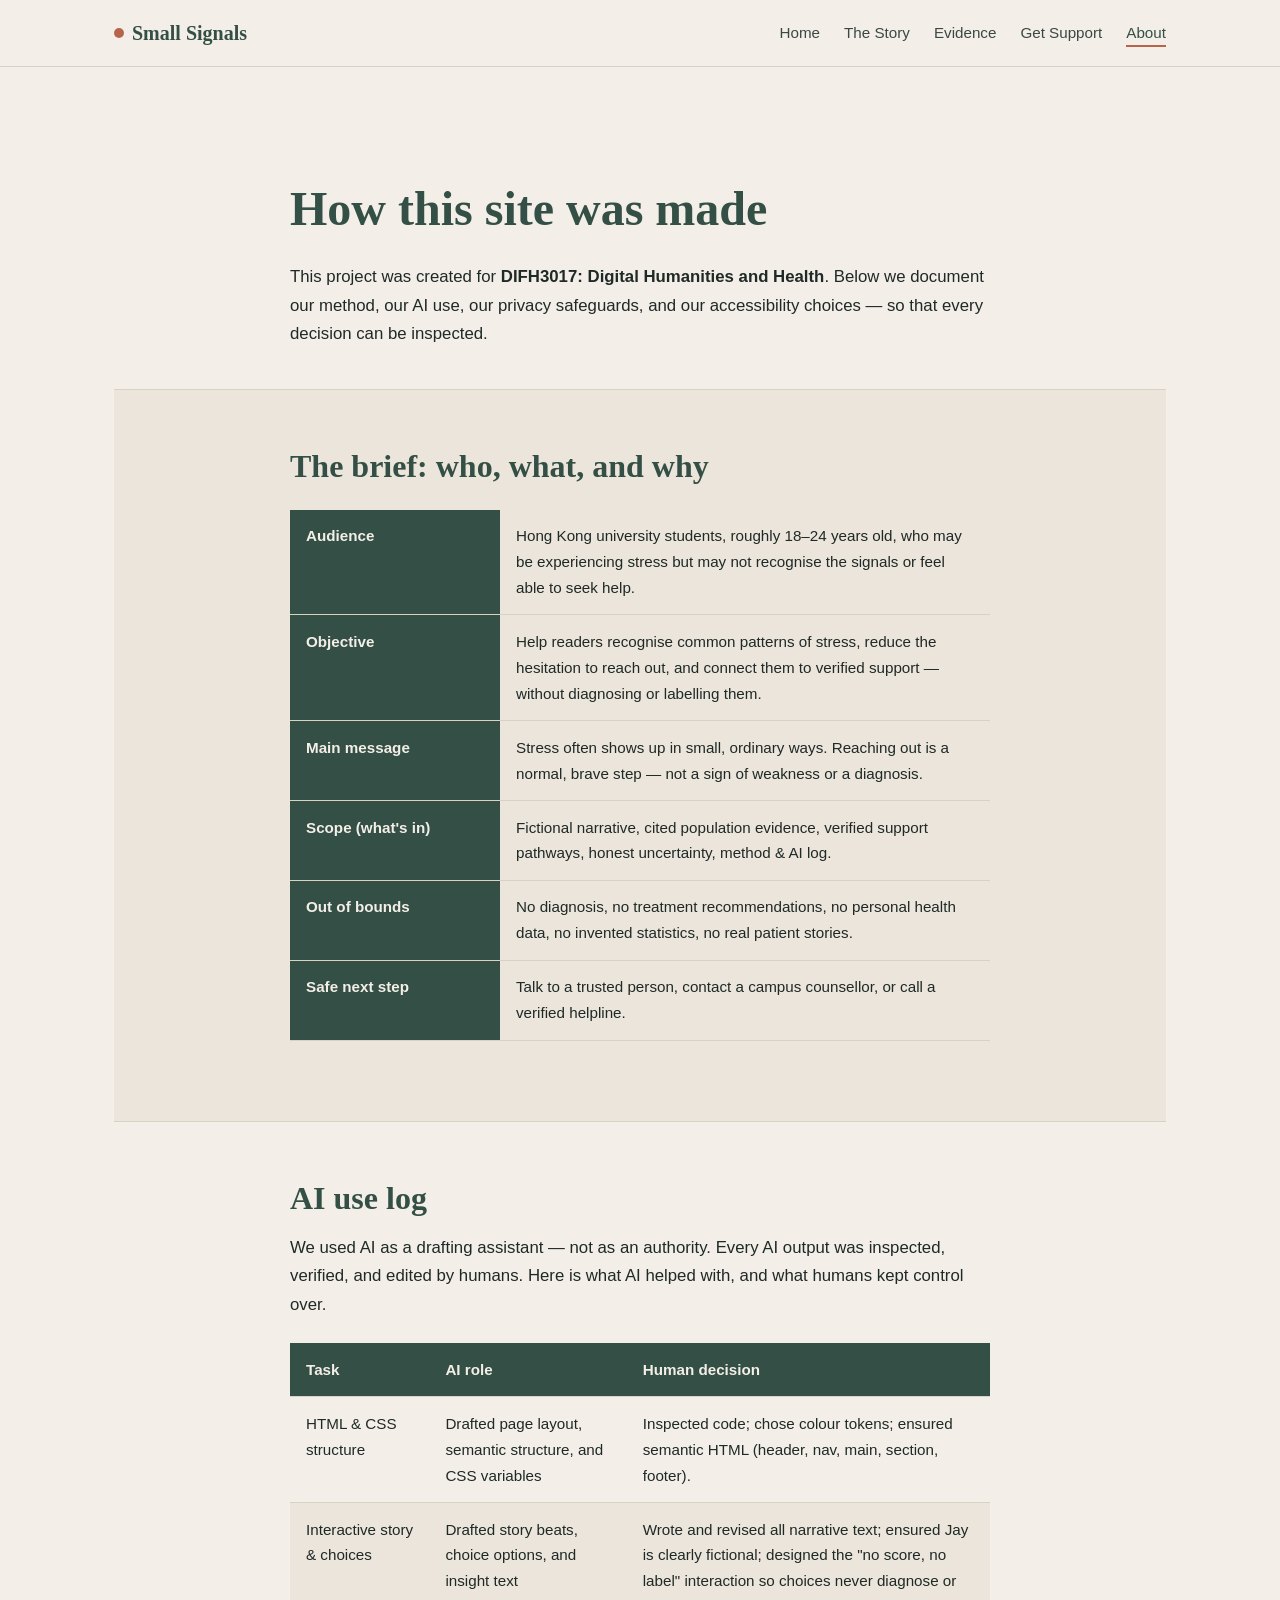
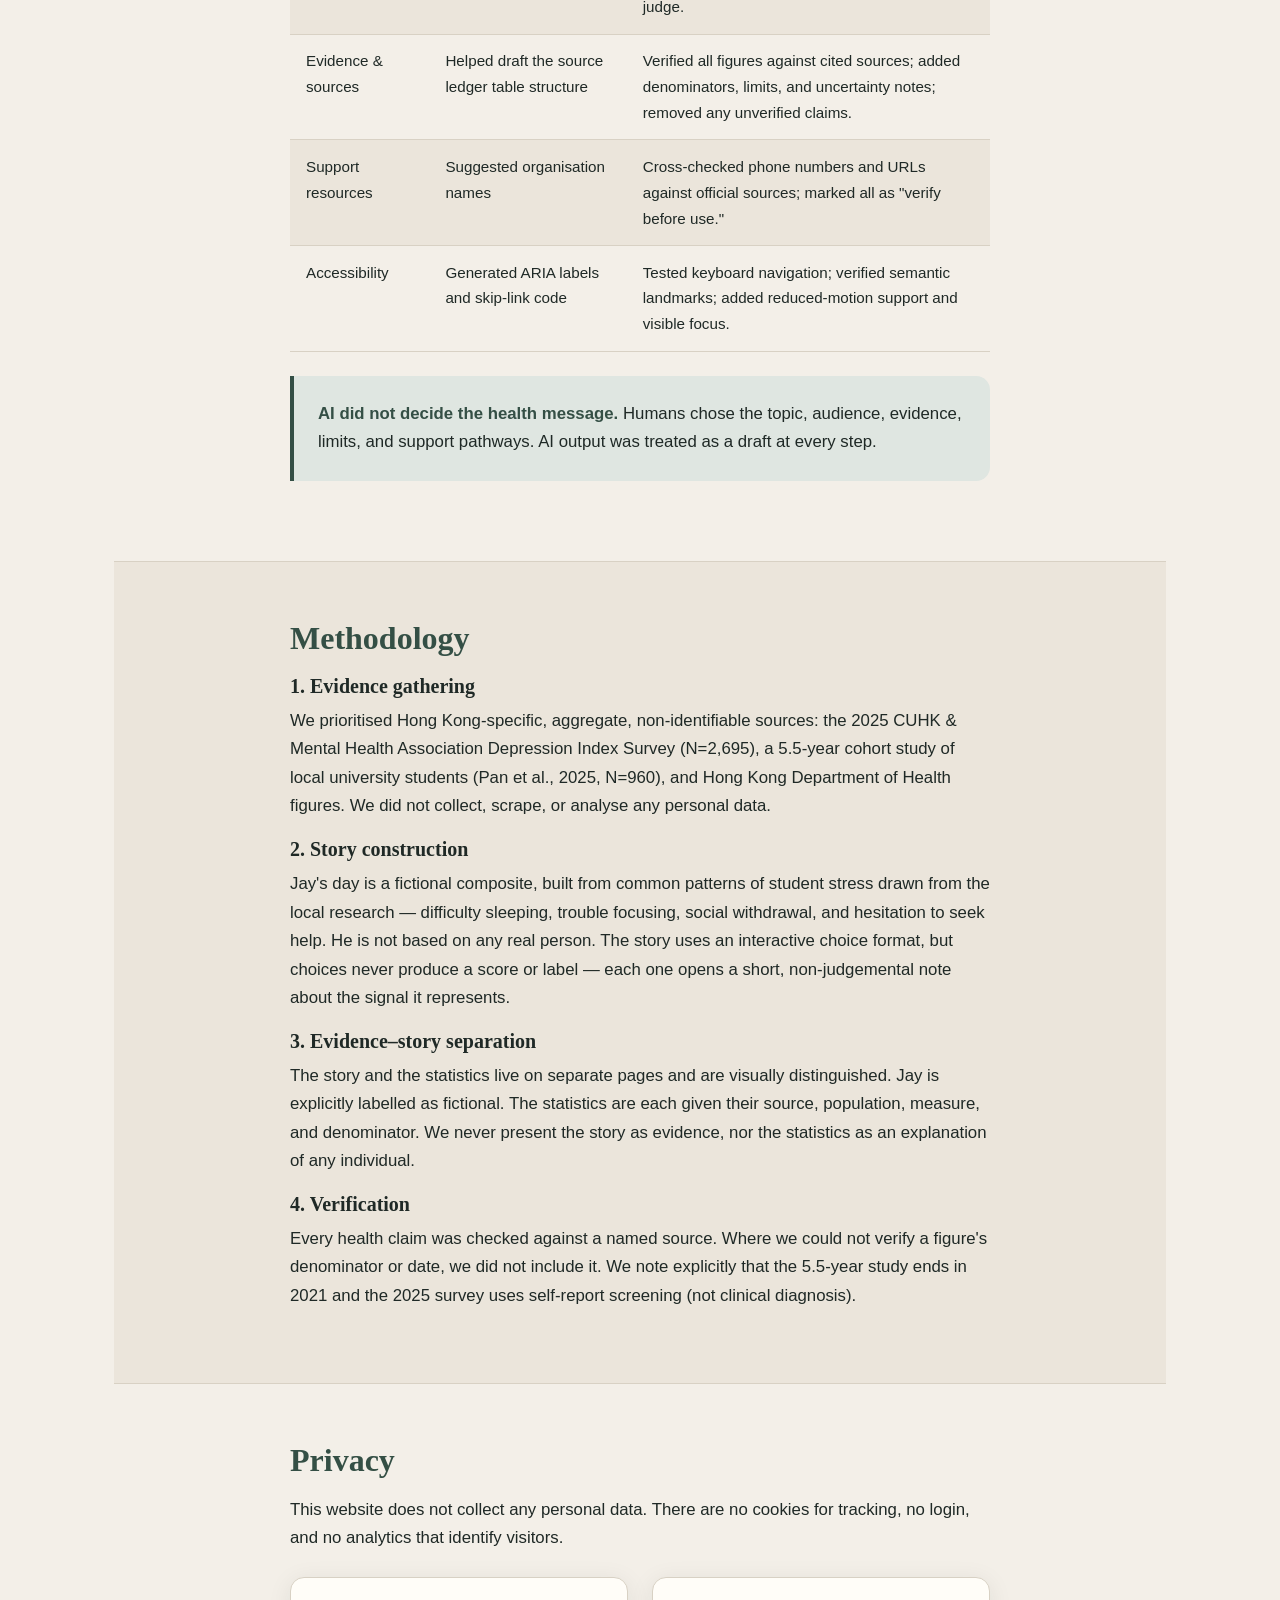
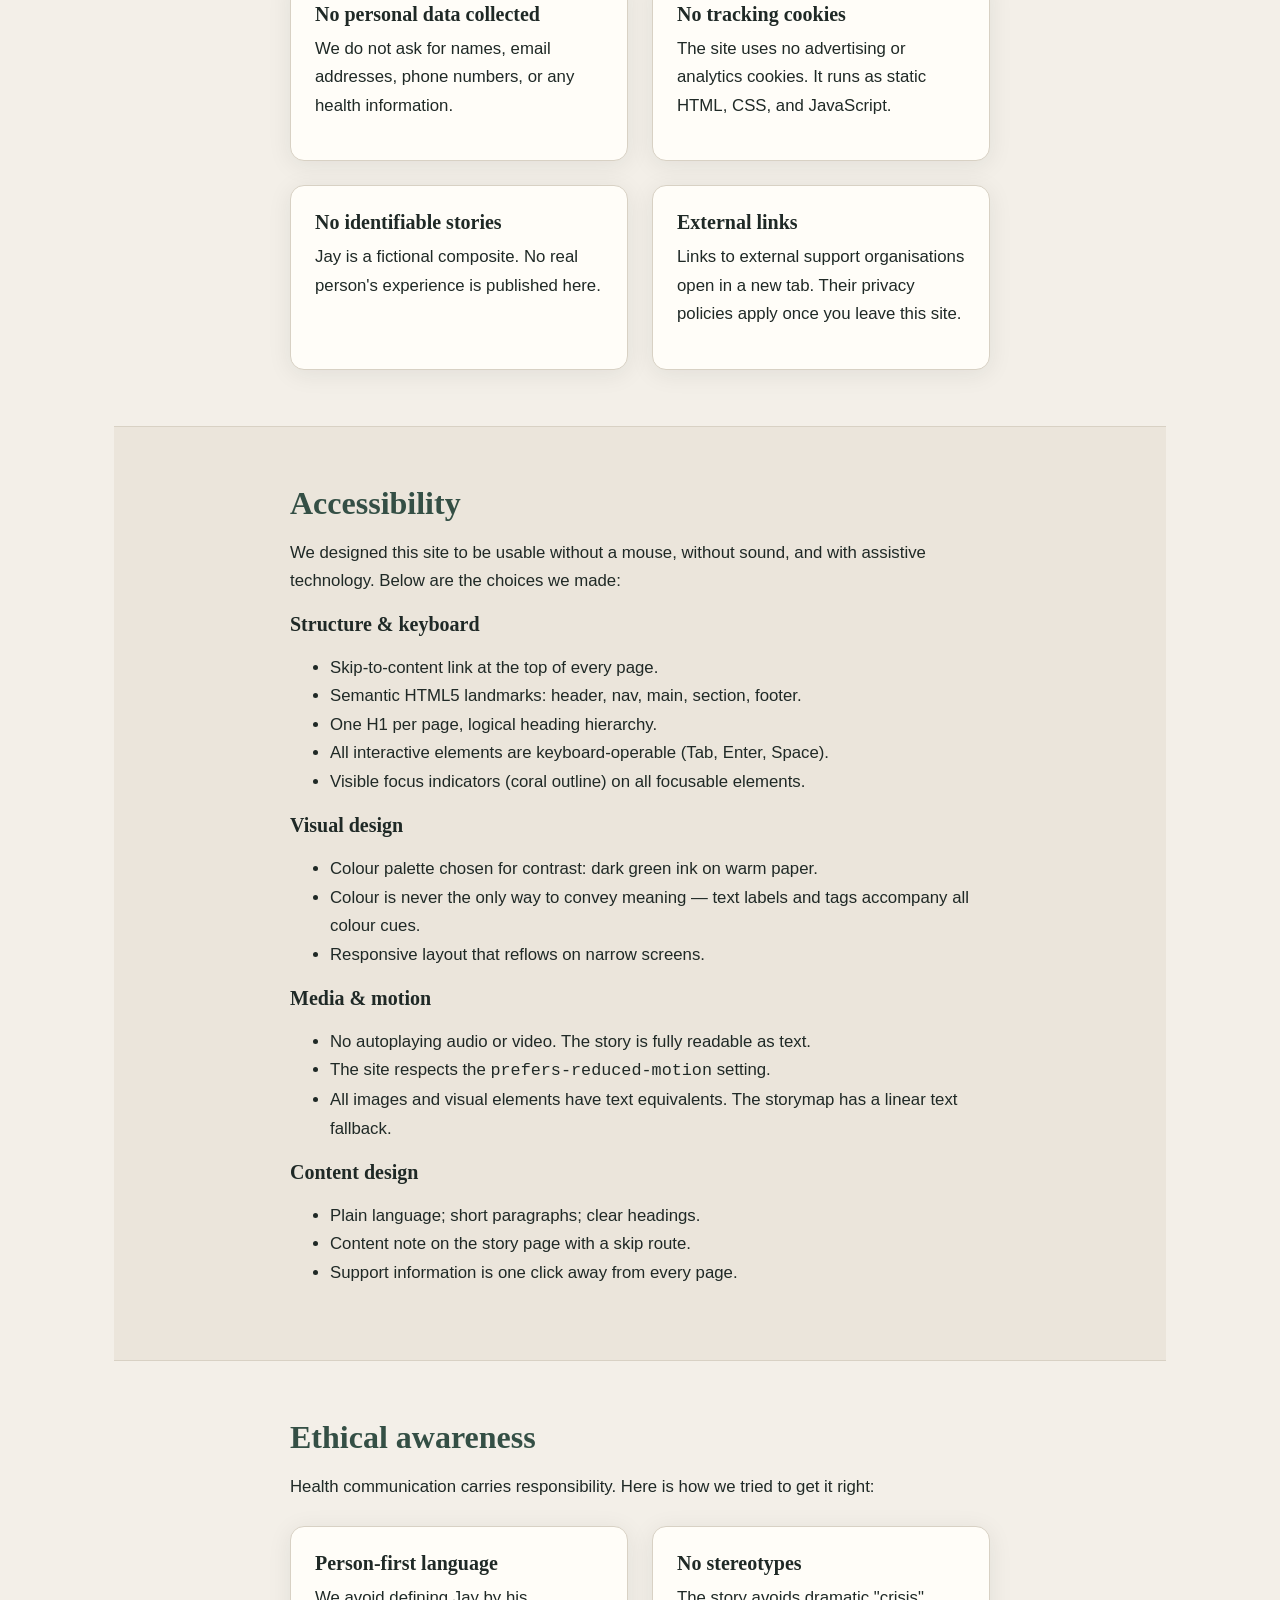
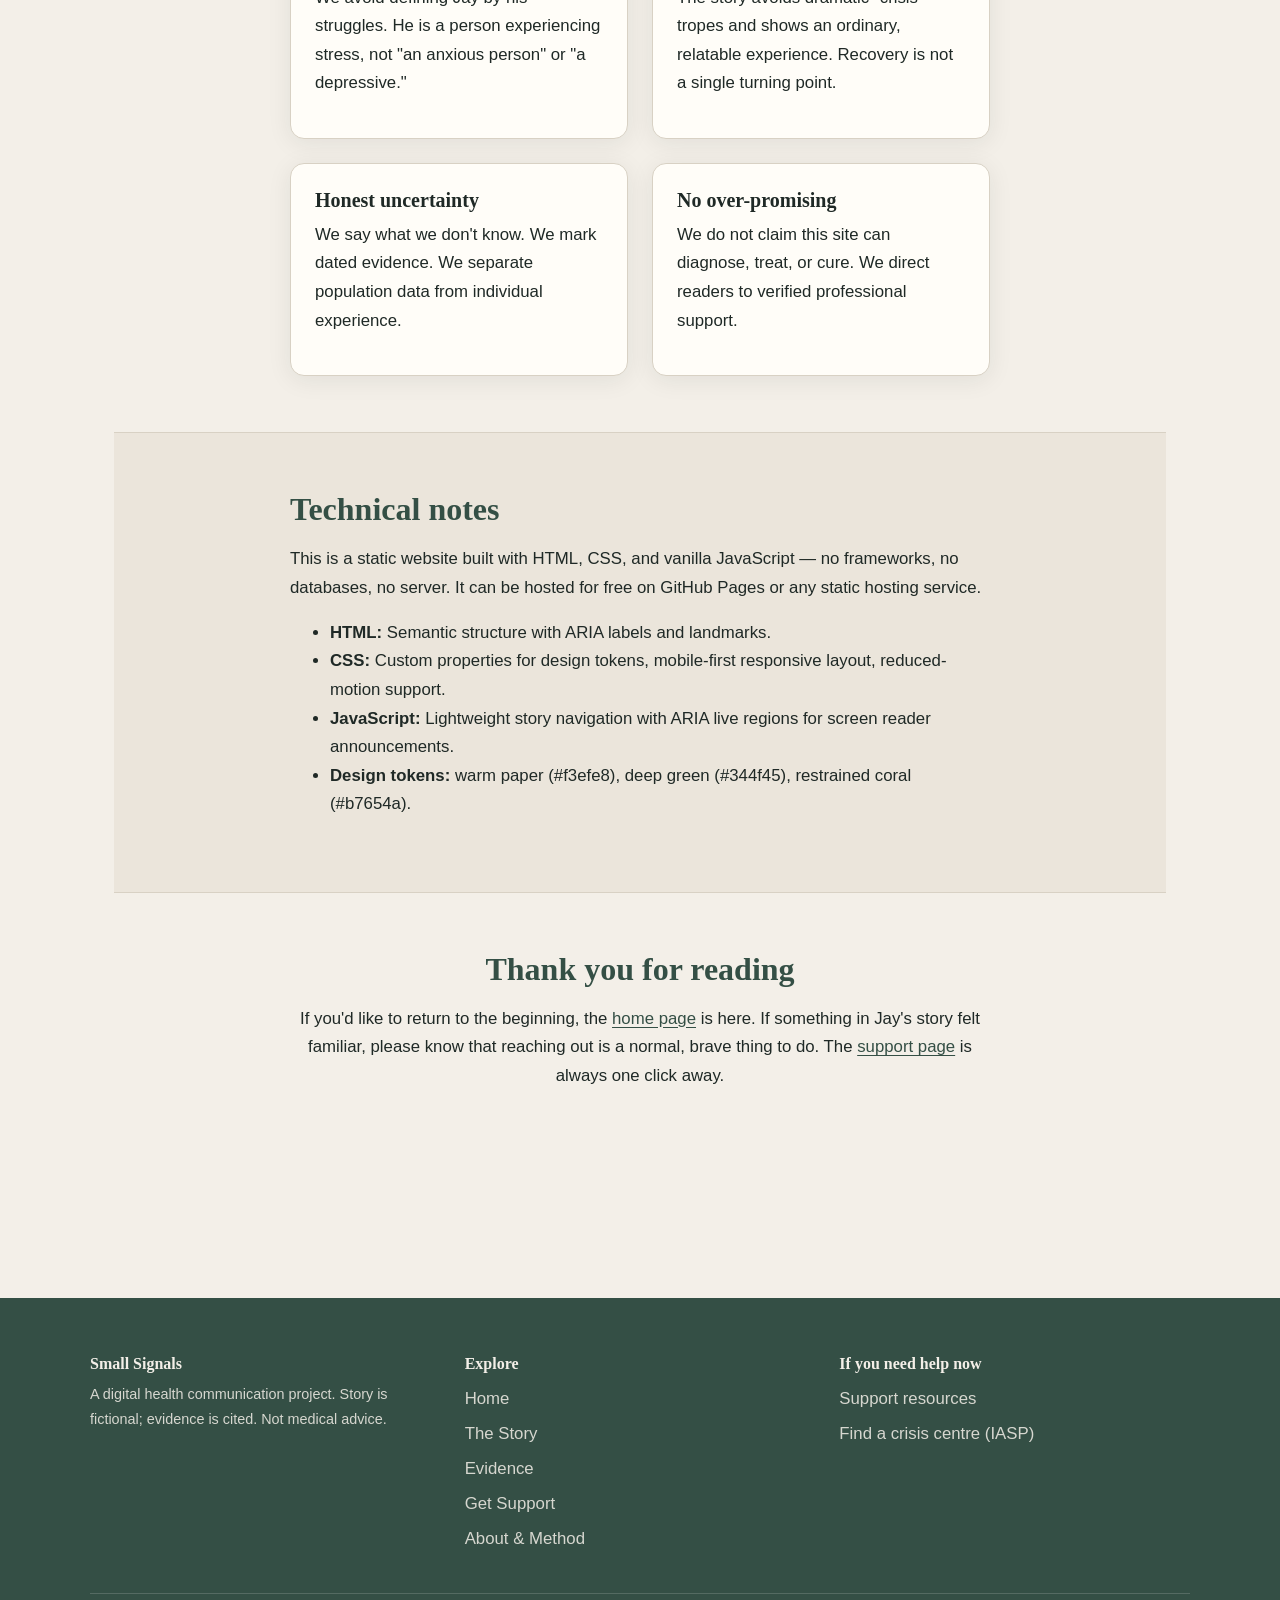
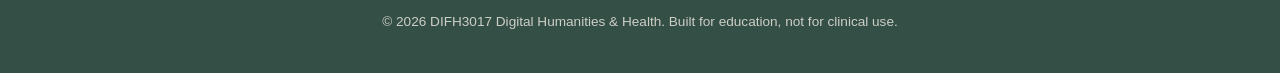
==== about.html @ 52b6371f "Create about.html" ====
<!DOCTYPE html>
<html lang="en">
  <head>
    <meta charset="UTF-8" />
    <meta name="viewport" content="width=device-width, initial-scale=1.0" />
    <title>About — Method, AI, Privacy &amp; Accessibility</title>
    <meta
      name="description"
      content="How this site was made: AI use log, methodology, privacy safeguards, and accessibility choices."
    />
    <link rel="stylesheet" href="style.css" />
  </head>
  <body>
    <a class="skip-link" href="#main">Skip to content</a>

    <header class="site-header">
      <nav class="nav" aria-label="Primary">
        <a href="index.html" class="nav-brand"
          ><span class="dot" aria-hidden="true"></span> Small Signals</a
        >
        <ul class="nav-links">
          <li><a href="index.html">Home</a></li>
          <li><a href="story.html">The Story</a></li>
          <li><a href="evidence.html">Evidence</a></li>
          <li><a href="support.html">Get Support</a></li>
          <li><a href="about.html">About</a></li>
        </ul>
      </nav>
    </header>

    <main id="main">
      <section class="section" style="padding-bottom: var(--space-3)">
        <div class="prose">
          <h1>How this site was made</h1>
          <p>
            This project was created for <strong>DIFH3017: Digital Humanities
            and Health</strong>. Below we document our method, our AI use, our
            privacy safeguards, and our accessibility choices — so that every
            decision can be inspected.
          </p>
        </div>
      </section>

      <!-- PROJECT BRIEF -->
      <section class="section section--alt">
        <div class="prose">
          <h2>The brief: who, what, and why</h2>
          <div class="table-wrap">
            <table>
              <tbody>
                <tr>
                  <th scope="row" style="width: 30%">Audience</th>
                  <td>
                    Hong Kong university students, roughly 18–24 years old,
                    who may be experiencing stress but may not recognise the
                    signals or feel able to seek help.
                  </td>
                </tr>
                <tr>
                  <th scope="row">Objective</th>
                  <td>
                    Help readers recognise common patterns of stress, reduce the
                    hesitation to reach out, and connect them to verified
                    support — without diagnosing or labelling them.
                  </td>
                </tr>
                <tr>
                  <th scope="row">Main message</th>
                  <td>
                    Stress often shows up in small, ordinary ways. Reaching out
                    is a normal, brave step — not a sign of weakness or a
                    diagnosis.
                  </td>
                </tr>
                <tr>
                  <th scope="row">Scope (what's in)</th>
                  <td>
                    Fictional narrative, cited population evidence, verified
                    support pathways, honest uncertainty, method &amp; AI log.
                  </td>
                </tr>
                <tr>
                  <th scope="row">Out of bounds</th>
                  <td>
                    No diagnosis, no treatment recommendations, no personal
                    health data, no invented statistics, no real patient
                    stories.
                  </td>
                </tr>
                <tr>
                  <th scope="row">Safe next step</th>
                  <td>
                    Talk to a trusted person, contact a campus counsellor, or
                    call a verified helpline.
                  </td>
                </tr>
              </tbody>
            </table>
          </div>
        </div>
      </section>

      <!-- AI LOG -->
      <section class="section">
        <div class="prose">
          <h2>AI use log</h2>
          <p>
            We used AI as a drafting assistant — not as an authority. Every AI
            output was inspected, verified, and edited by humans. Here is what
            AI helped with, and what humans kept control over.
          </p>

          <div class="table-wrap">
            <table>
              <thead>
                <tr>
                  <th scope="col">Task</th>
                  <th scope="col">AI role</th>
                  <th scope="col">Human decision</th>
                </tr>
              </thead>
              <tbody>
                <tr>
                  <td>HTML &amp; CSS structure</td>
                  <td>Drafted page layout, semantic structure, and CSS variables</td>
                  <td>
                    Inspected code; chose colour tokens; ensured semantic HTML
                    (header, nav, main, section, footer).
                  </td>
                </tr>
                <tr>
                  <td>Interactive story &amp; choices</td>
                  <td>Drafted story beats, choice options, and insight text</td>
                  <td>
                    Wrote and revised all narrative text; ensured Jay is
                    clearly fictional; designed the "no score, no label"
                    interaction so choices never diagnose or judge.
                  </td>
                </tr>
                <tr>
                  <td>Evidence &amp; sources</td>
                  <td>Helped draft the source ledger table structure</td>
                  <td>
                    Verified all figures against cited sources; added
                    denominators, limits, and uncertainty notes; removed any
                    unverified claims.
                  </td>
                </tr>
                <tr>
                  <td>Support resources</td>
                  <td>Suggested organisation names</td>
                  <td>
                    Cross-checked phone numbers and URLs against official
                    sources; marked all as "verify before use."
                  </td>
                </tr>
                <tr>
                  <td>Accessibility</td>
                  <td>Generated ARIA labels and skip-link code</td>
                  <td>
                    Tested keyboard navigation; verified semantic landmarks;
                    added reduced-motion support and visible focus.
                  </td>
                </tr>
              </tbody>
            </table>
          </div>

          <div class="callout callout--green">
            <strong>AI did not decide the health message.</strong> Humans chose
            the topic, audience, evidence, limits, and support pathways. AI
            output was treated as a draft at every step.
          </div>
        </div>
      </section>

      <!-- METHODOLOGY -->
      <section class="section section--alt">
        <div class="prose">
          <h2>Methodology</h2>

          <h3>1. Evidence gathering</h3>
          <p>
            We prioritised Hong Kong-specific, aggregate, non-identifiable
            sources: the 2025 CUHK &amp; Mental Health Association Depression
            Index Survey (N=2,695), a 5.5-year cohort study of local
            university students (Pan et al., 2025, N=960), and Hong Kong
            Department of Health figures. We did not collect, scrape, or
            analyse any personal data.
          </p>

          <h3>2. Story construction</h3>
          <p>
            Jay's day is a fictional composite, built from common patterns of
            student stress drawn from the local research — difficulty
            sleeping, trouble focusing, social withdrawal, and hesitation to
            seek help. He is not based on any real person. The story uses an
            interactive choice format, but choices never produce a score or
            label — each one opens a short, non-judgemental note about the
            signal it represents.
          </p>

          <h3>3. Evidence–story separation</h3>
          <p>
            The story and the statistics live on separate pages and are
            visually distinguished. Jay is explicitly labelled as fictional.
            The statistics are each given their source, population, measure,
            and denominator. We never present the story as evidence, nor the
            statistics as an explanation of any individual.
          </p>

          <h3>4. Verification</h3>
          <p>
            Every health claim was checked against a named source. Where we
            could not verify a figure's denominator or date, we did not include
            it. We note explicitly that the 5.5-year study ends in 2021 and the
            2025 survey uses self-report screening (not clinical diagnosis).
          </p>
        </div>
      </section>

      <!-- PRIVACY -->
      <section class="section">
        <div class="prose">
          <h2>Privacy</h2>
          <p>
            This website does not collect any personal data. There are no
            cookies for tracking, no login, and no analytics that identify
            visitors.
          </p>
          <div class="card-grid">
            <div class="card">
              <h3>No personal data collected</h3>
              <p>
                We do not ask for names, email addresses, phone numbers, or any
                health information.
              </p>
            </div>
            <div class="card">
              <h3>No tracking cookies</h3>
              <p>
                The site uses no advertising or analytics cookies. It runs as
                static HTML, CSS, and JavaScript.
              </p>
            </div>
            <div class="card">
              <h3>No identifiable stories</h3>
              <p>
                Jay is a fictional composite. No real person's experience is
                published here.
              </p>
            </div>
            <div class="card">
              <h3>External links</h3>
              <p>
                Links to external support organisations open in a new tab.
                Their privacy policies apply once you leave this site.
              </p>
            </div>
          </div>
        </div>
      </section>

      <!-- ACCESSIBILITY -->
      <section class="section section--alt">
        <div class="prose">
          <h2>Accessibility</h2>
          <p>
            We designed this site to be usable without a mouse, without sound,
            and with assistive technology. Below are the choices we made:
          </p>

          <h3>Structure &amp; keyboard</h3>
          <ul>
            <li>Skip-to-content link at the top of every page.</li>
            <li>Semantic HTML5 landmarks: header, nav, main, section, footer.</li>
            <li>One H1 per page, logical heading hierarchy.</li>
            <li>All interactive elements are keyboard-operable (Tab, Enter, Space).</li>
            <li>Visible focus indicators (coral outline) on all focusable elements.</li>
          </ul>

          <h3>Visual design</h3>
          <ul>
            <li>
              Colour palette chosen for contrast: dark green ink on warm paper.
            </li>
            <li>
              Colour is never the only way to convey meaning — text labels and
              tags accompany all colour cues.
            </li>
            <li>Responsive layout that reflows on narrow screens.</li>
          </ul>

          <h3>Media &amp; motion</h3>
          <ul>
            <li>
              No autoplaying audio or video. The story is fully readable as
              text.
            </li>
            <li>
              The site respects the
              <code>prefers-reduced-motion</code> setting.
            </li>
            <li>
              All images and visual elements have text equivalents. The storymap
              has a linear text fallback.
            </li>
          </ul>

          <h3>Content design</h3>
          <ul>
            <li>Plain language; short paragraphs; clear headings.</li>
            <li>Content note on the story page with a skip route.</li>
            <li>Support information is one click away from every page.</li>
          </ul>
        </div>
      </section>

      <!-- ETHICS -->
      <section class="section">
        <div class="prose">
          <h2>Ethical awareness</h2>
          <p>
            Health communication carries responsibility. Here is how we tried
            to get it right:
          </p>
          <div class="card-grid">
            <div class="card">
              <h3>Person-first language</h3>
              <p>
                We avoid defining Jay by his struggles. He is a person
                experiencing stress, not "an anxious person" or "a depressive."
              </p>
            </div>
            <div class="card">
              <h3>No stereotypes</h3>
              <p>
                The story avoids dramatic "crisis" tropes and shows an ordinary,
                relatable experience. Recovery is not a single turning point.
              </p>
            </div>
            <div class="card">
              <h3>Honest uncertainty</h3>
              <p>
                We say what we don't know. We mark dated evidence. We separate
                population data from individual experience.
              </p>
            </div>
            <div class="card">
              <h3>No over-promising</h3>
              <p>
                We do not claim this site can diagnose, treat, or cure. We
                direct readers to verified professional support.
              </p>
            </div>
          </div>
        </div>
      </section>

      <!-- TECH -->
      <section class="section section--alt">
        <div class="prose">
          <h2>Technical notes</h2>
          <p>
            This is a static website built with HTML, CSS, and vanilla
            JavaScript — no frameworks, no databases, no server. It can be
            hosted for free on GitHub Pages or any static hosting service.
          </p>
          <ul>
            <li>
              <strong>HTML:</strong> Semantic structure with ARIA labels and
              landmarks.
            </li>
            <li>
              <strong>CSS:</strong> Custom properties for design tokens, mobile-first
              responsive layout, reduced-motion support.
            </li>
            <li>
              <strong>JavaScript:</strong> Lightweight story navigation with
              ARIA live regions for screen reader announcements.
            </li>
            <li>
              <strong>Design tokens:</strong> warm paper (#f3efe8), deep green
              (#344f45), restrained coral (#b7654a).
            </li>
          </ul>
        </div>
      </section>

      <!-- CLOSE -->
      <section class="section" style="text-align: center">
        <div class="prose" style="margin: 0 auto">
          <h2>Thank you for reading</h2>
          <p>
            If you'd like to return to the beginning, the
            <a href="index.html">home page</a> is here. If something in Jay's
            story felt familiar, please know that reaching out is a normal,
            brave thing to do. The <a href="support.html">support page</a> is
            always one click away.
          </p>
        </div>
      </section>
    </main>

    <footer class="site-footer">
      <div class="footer-inner">
        <div class="footer-grid">
          <div>
            <h3>Small Signals</h3>
            <p style="font-size: 0.9rem; opacity: 0.85">
              A digital health communication project. Story is fictional;
              evidence is cited. Not medical advice.
            </p>
          </div>
          <div>
            <h3>Explore</h3>
            <a href="index.html">Home</a>
            <a href="story.html">The Story</a>
            <a href="evidence.html">Evidence</a>
            <a href="support.html">Get Support</a>
            <a href="about.html">About &amp; Method</a>
          </div>
          <div>
            <h3>If you need help now</h3>
            <a href="support.html">Support resources</a>
            <a
              href="https://www.iasp.info/resources/Crisis_Centres/"
              target="_blank"
              rel="noopener"
              >Find a crisis centre (IASP)</a
            >
          </div>
        </div>
        <div class="footer-bottom">
          <p>
            © <span id="year">2026</span> DIFH3017 Digital Humanities &amp;
            Health. Built for education, not for clinical use.
          </p>
        </div>
      </div>
    </footer>

    <script src="script.js"></script>
  </body>
</html>
---- style.css ----
/* =========================================================
   DIFH3017 — Mental Health Communication Website
   Design tokens: warm paper, deep green, restrained coral
   ========================================================= */

:root {
  --paper: #f3efe8;
  --paper-2: #ebe5db;
  --ink: #1f2926;
  --ink-soft: #3a4742;
  --muted: #6b7670;
  --green: #344f45;
  --green-soft: #5a7a6e;
  --green-tint: #dfe6e1;
  --coral: #b7654a;
  --coral-soft: #d3927d;
  --coral-tint: #f1ddd4;
  --line: #d8d1c4;
  --white: #fffdf8;

  --space-1: 0.5rem;
  --space-2: 1rem;
  --space-3: 1.5rem;
  --space-4: 2.25rem;
  --space-5: 3.5rem;
  --space-6: 5rem;

  --radius: 14px;
  --radius-sm: 8px;

  --shadow: 0 4px 24px rgba(31, 41, 38, 0.08);

  --font-serif: "Georgia", "Times New Roman", serif;
  --font-sans: -apple-system, BlinkMacSystemFont, "Segoe UI", "Helvetica Neue",
    Arial, sans-serif;

  --maxw: 1100px;
  --maxw-prose: 700px;
}

*,
*::before,
*::after {
  box-sizing: border-box;
}

html {
  scroll-behavior: smooth;
}

body {
  margin: 0;
  font-family: var(--font-sans);
  font-size: 1.05rem;
  line-height: 1.7;
  color: var(--ink);
  background: var(--paper);
  -webkit-font-smoothing: antialiased;
}

h1,
h2,
h3,
h4 {
  font-family: var(--font-serif);
  color: var(--green);
  line-height: 1.25;
  margin-top: 0;
}

h1 {
  font-size: clamp(2rem, 5vw, 3rem);
  margin-bottom: var(--space-3);
}

h2 {
  font-size: clamp(1.5rem, 3vw, 2rem);
  margin-bottom: var(--space-2);
}

h3 {
  font-size: 1.25rem;
  color: var(--ink);
  margin-bottom: var(--space-1);
}

p {
  margin: 0 0 var(--space-2);
}

a {
  color: var(--green);
  text-decoration: underline;
  text-underline-offset: 3px;
}

a:hover {
  color: var(--coral);
}

/* ---------- Skip link ---------- */
.skip-link {
  position: absolute;
  left: -9999px;
  top: 0;
  background: var(--green);
  color: var(--paper);
  padding: 0.75rem 1.25rem;
  z-index: 1000;
  border-radius: 0 0 var(--radius-sm) 0;
}

.skip-link:focus {
  left: 0;
}

/* ---------- Header / Nav ---------- */
.site-header {
  background: var(--paper);
  border-bottom: 1px solid var(--line);
  position: sticky;
  top: 0;
  z-index: 100;
}

.nav {
  max-width: var(--maxw);
  margin: 0 auto;
  padding: var(--space-2) var(--space-3);
  display: flex;
  align-items: center;
  justify-content: space-between;
  flex-wrap: wrap;
  gap: var(--space-2);
}

.nav-brand {
  font-family: var(--font-serif);
  font-size: 1.25rem;
  font-weight: 700;
  color: var(--green);
  text-decoration: none;
  display: flex;
  align-items: center;
  gap: 0.5rem;
}

.nav-brand .dot {
  display: inline-block;
  width: 10px;
  height: 10px;
  border-radius: 50%;
  background: var(--coral);
}

.nav-links {
  display: flex;
  gap: var(--space-3);
  list-style: none;
  margin: 0;
  padding: 0;
  flex-wrap: wrap;
}

.nav-links a {
  text-decoration: none;
  color: var(--ink-soft);
  font-weight: 500;
  font-size: 0.95rem;
  padding: 0.25rem 0;
  border-bottom: 2px solid transparent;
}

.nav-links a:hover,
.nav-links a.active {
  color: var(--green);
  border-bottom-color: var(--coral);
}

/* ---------- Layout ---------- */
main {
  max-width: var(--maxw);
  margin: 0 auto;
  padding: var(--space-5) var(--space-3);
}

.prose {
  max-width: var(--maxw-prose);
  margin: 0 auto;
}

.section {
  padding: var(--space-5) 0;
}

.section--alt {
  background: var(--paper-2);
  border-top: 1px solid var(--line);
  border-bottom: 1px solid var(--line);
}

/* ---------- Hero ---------- */
.hero {
  padding: var(--space-6) 0 var(--space-5);
  text-align: center;
}

.hero .eyebrow {
  display: inline-block;
  font-size: 0.85rem;
  letter-spacing: 0.15em;
  text-transform: uppercase;
  color: var(--coral);
  font-weight: 600;
  margin-bottom: var(--space-2);
}

.hero h1 {
  max-width: 16ch;
  margin-left: auto;
  margin-right: auto;
}

.hero .lede {
  font-size: 1.2rem;
  color: var(--ink-soft);
  max-width: 55ch;
  margin: 0 auto var(--space-4);
}

/* ---------- Buttons ---------- */
.btn {
  display: inline-block;
  padding: 0.85rem 1.75rem;
  border-radius: var(--radius-sm);
  font-weight: 600;
  text-decoration: none;
  border: 2px solid transparent;
  cursor: pointer;
  font-size: 1rem;
  transition: background 0.2s, color 0.2s, border-color 0.2s;
  font-family: var(--font-sans);
}

.btn--primary {
  background: var(--green);
  color: var(--paper);
}

.btn--primary:hover {
  background: var(--coral);
  color: var(--paper);
}

.btn--ghost {
  background: transparent;
  color: var(--green);
  border-color: var(--green);
}

.btn--ghost:hover {
  background: var(--green);
  color: var(--paper);
}

.btn-group {
  display: flex;
  gap: var(--space-2);
  flex-wrap: wrap;
  justify-content: center;
}

/* ---------- Cards ---------- */
.card-grid {
  display: grid;
  grid-template-columns: repeat(auto-fit, minmax(260px, 1fr));
  gap: var(--space-3);
  margin-top: var(--space-3);
}

.card {
  background: var(--white);
  border: 1px solid var(--line);
  border-radius: var(--radius);
  padding: var(--space-3);
  box-shadow: var(--shadow);
}

.card .icon {
  font-size: 1.75rem;
  margin-bottom: var(--space-1);
}

/* ---------- Tag / label ---------- */
.tag {
  display: inline-block;
  font-size: 0.78rem;
  font-weight: 600;
  letter-spacing: 0.05em;
  padding: 0.2rem 0.7rem;
  border-radius: 999px;
  background: var(--green-tint);
  color: var(--green);
  margin-right: 0.4rem;
}

.tag--coral {
  background: var(--coral-tint);
  color: var(--coral);
}

.tag--muted {
  background: var(--paper-2);
  color: var(--muted);
}

/* ---------- Evidence ---------- */
.stat-grid {
  display: grid;
  grid-template-columns: repeat(auto-fit, minmax(200px, 1fr));
  gap: var(--space-3);
  margin: var(--space-3) 0;
}

.stat {
  background: var(--white);
  border: 1px solid var(--line);
  border-left: 4px solid var(--green);
  border-radius: var(--radius);
  padding: var(--space-3);
  text-align: center;
}

.stat .number {
  font-family: var(--font-serif);
  font-size: 2.5rem;
  font-weight: 700;
  color: var(--green);
  line-height: 1;
  display: block;
  margin-bottom: 0.5rem;
}

.stat .label {
  font-size: 0.9rem;
  color: var(--ink-soft);
}

.stat .caveat {
  font-size: 0.78rem;
  color: var(--muted);
  margin-top: 0.5rem;
  display: block;
}

/* ---------- Story ---------- */
.story-nav {
  display: flex;
  gap: var(--space-1);
  flex-wrap: wrap;
  justify-content: center;
  margin: var(--space-3) 0;
}

.story-nav button {
  background: var(--white);
  border: 1px solid var(--line);
  color: var(--ink-soft);
  padding: 0.5rem 1rem;
  border-radius: 999px;
  cursor: pointer;
  font-size: 0.9rem;
  font-family: var(--font-sans);
}

.story-nav button.active {
  background: var(--green);
  color: var(--paper);
  border-color: var(--green);
}

.story-nav button:focus-visible,
.btn:focus-visible,
a:focus-visible {
  outline: 3px solid var(--coral);
  outline-offset: 2px;
}

.scene {
  background: var(--white);
  border: 1px solid var(--line);
  border-radius: var(--radius);
  padding: var(--space-4);
  margin: var(--space-3) 0;
  box-shadow: var(--shadow);
  position: relative;
}

.scene .scene-place {
  font-size: 0.85rem;
  letter-spacing: 0.1em;
  text-transform: uppercase;
  color: var(--coral);
  font-weight: 600;
}

.scene .scene-title {
  margin-top: 0.25rem;
}

.scene p {
  font-size: 1.1rem;
  line-height: 1.8;
}

.scene .reflection {
  background: var(--paper-2);
  border-left: 3px solid var(--coral);
  padding: var(--space-2) var(--space-3);
  border-radius: 0 var(--radius-sm) var(--radius-sm) 0;
  margin-top: var(--space-3);
  font-style: italic;
  color: var(--ink-soft);
}

.scene-controls {
  display: flex;
  justify-content: space-between;
  margin-top: var(--space-3);
  gap: var(--space-2);
}

/* ---------- Storymap ---------- */
.storymap {
  display: flex;
  justify-content: space-between;
  align-items: center;
  margin: var(--space-4) 0;
  flex-wrap: wrap;
  gap: var(--space-1);
  position: relative;
}

.storymap::before {
  content: "";
  position: absolute;
  top: 18px;
  left: 24px;
  right: 24px;
  height: 2px;
  background: var(--line);
  z-index: 0;
}

.map-stop {
  display: flex;
  flex-direction: column;
  align-items: center;
  gap: 0.4rem;
  cursor: pointer;
  background: none;
  border: none;
  z-index: 1;
  font-family: var(--font-sans);
  font-size: 0.78rem;
  color: var(--ink-soft);
}

.map-stop .dot {
  width: 36px;
  height: 36px;
  border-radius: 50%;
  background: var(--white);
  border: 2px solid var(--green-soft);
  display: flex;
  align-items: center;
  justify-content: center;
  font-weight: 700;
  color: var(--green-soft);
  transition: all 0.2s;
}

.map-stop.active .dot {
  background: var(--green);
  color: var(--paper);
  border-color: var(--green);
  transform: scale(1.15);
}

.map-stop:hover .dot {
  border-color: var(--coral);
}

/* ---------- Table ---------- */
.table-wrap {
  overflow-x: auto;
  margin: var(--space-3) 0;
}

table {
  width: 100%;
  border-collapse: collapse;
  font-size: 0.95rem;
}

th,
td {
  padding: 0.85rem 1rem;
  text-align: left;
  border-bottom: 1px solid var(--line);
  vertical-align: top;
}

th {
  background: var(--green);
  color: var(--paper);
  font-weight: 600;
}

tbody tr:nth-child(even) {
  background: var(--paper-2);
}

/* ---------- Callout ---------- */
.callout {
  background: var(--coral-tint);
  border-left: 4px solid var(--coral);
  padding: var(--space-3);
  border-radius: 0 var(--radius) var(--radius) 0;
  margin: var(--space-3) 0;
}

.callout--green {
  background: var(--green-tint);
  border-left-color: var(--green);
}

.callout strong {
  color: var(--coral);
}

.callout--green strong {
  color: var(--green);
}

/* ---------- Footer ---------- */
.site-footer {
  background: var(--green);
  color: var(--paper);
  padding: var(--space-5) var(--space-3) var(--space-3);
  margin-top: var(--space-6);
}

.footer-inner {
  max-width: var(--maxw);
  margin: 0 auto;
}

.footer-grid {
  display: grid;
  grid-template-columns: repeat(auto-fit, minmax(200px, 1fr));
  gap: var(--space-3);
  margin-bottom: var(--space-4);
}

.footer-grid h3 {
  color: var(--paper);
  font-size: 1rem;
  margin-bottom: var(--space-1);
}

.footer-grid a {
  color: var(--paper);
  text-decoration: none;
  display: block;
  padding: 0.2rem 0;
  opacity: 0.85;
}

.footer-grid a:hover {
  opacity: 1;
  text-decoration: underline;
}

.footer-bottom {
  border-top: 1px solid rgba(255, 255, 255, 0.2);
  padding-top: var(--space-2);
  font-size: 0.85rem;
  opacity: 0.8;
  text-align: center;
}

/* ---------- Live region (a11y) ---------- */
.sr-only {
  position: absolute;
  width: 1px;
  height: 1px;
  padding: 0;
  margin: -1px;
  overflow: hidden;
  clip: rect(0, 0, 0, 0);
  white-space: nowrap;
  border: 0;
}

/* ---------- Story interaction ---------- */
.progress-dots {
  display: flex;
  justify-content: center;
  gap: 0.6rem;
  margin: var(--space-3) 0;
}

.progress-dot {
  width: 12px;
  height: 12px;
  border-radius: 50%;
  background: var(--line);
  border: none;
  cursor: pointer;
  padding: 0;
  transition: background 0.2s, transform 0.2s;
}

.progress-dot.active {
  background: var(--green);
  transform: scale(1.4);
}

.progress-dot.done {
  background: var(--coral);
}

.story-card {
  background: var(--white);
  border: 1px solid var(--line);
  border-radius: var(--radius);
  padding: var(--space-4);
  margin: var(--space-3) 0;
  box-shadow: var(--shadow);
  max-width: var(--maxw-prose);
  margin-left: auto;
  margin-right: auto;
}

.story-card .time {
  font-size: 0.85rem;
  letter-spacing: 0.1em;
  text-transform: uppercase;
  color: var(--coral);
  font-weight: 600;
  margin-bottom: var(--space-1);
}

.story-card h2 {
  margin-bottom: var(--space-2);
}

.story-card .scene-text {
  font-size: 1.1rem;
  line-height: 1.8;
  margin-bottom: var(--space-3);
}

.choices {
  display: flex;
  flex-direction: column;
  gap: var(--space-2);
  margin-top: var(--space-3);
}

.choice-btn {
  background: var(--paper);
  border: 2px solid var(--line);
  border-radius: var(--radius-sm);
  padding: var(--space-2) var(--space-3);
  text-align: left;
  cursor: pointer;
  font-size: 1rem;
  font-family: var(--font-sans);
  color: var(--ink);
  transition: border-color 0.2s, background 0.2s;
}

.choice-btn:hover {
  border-color: var(--green);
  background: var(--green-tint);
}

.choice-btn:focus-visible {
  outline: 3px solid var(--coral);
  outline-offset: 2px;
}

.insight {
  background: var(--green-tint);
  border-left: 4px solid var(--green);
  padding: var(--space-3);
  border-radius: 0 var(--radius-sm) var(--radius-sm) 0;
  margin-top: var(--space-3);
  animation: fadeIn 0.4s ease;
}

.insight h4 {
  margin: 0 0 var(--space-1);
  color: var(--green);
  font-family: var(--font-sans);
  font-size: 1rem;
}

.insight p {
  margin: 0 0 var(--space-1);
  font-size: 0.98rem;
}

.insight .data-tag {
  display: inline-block;
  font-size: 0.75rem;
  background: var(--white);
  color: var(--green);
  padding: 0.15rem 0.6rem;
  border-radius: 999px;
  margin-top: var(--space-1);
  text-decoration: none;
}

.insight .data-tag:hover,
.insight .data-tag:focus-visible {
  background: var(--green);
  color: var(--white);
}

.story-outro {
  font-size: 1.05rem;
  color: var(--ink);
  margin-bottom: var(--space-2);
}

.btn--wide {
  padding: 1rem 2.4rem;
  font-size: 1.1rem;
}

.continue-row {
  text-align: right;
  margin-top: var(--space-3);
}

@keyframes fadeIn {
  from { opacity: 0; transform: translateY(8px); }
  to { opacity: 1; transform: translateY(0); }
}

/* ---------- Data visualisation ---------- */
.chart {
  background: var(--white);
  border: 1px solid var(--line);
  border-radius: var(--radius);
  padding: var(--space-3);
  margin: var(--space-3) auto;
  max-width: 760px;
  box-shadow: var(--shadow);
  overflow-x: auto;
}

.chart h3 {
  margin: 0 0 var(--space-1);
  font-family: var(--font-serif);
  font-size: 1.15rem;
  color: var(--green);
}

.chart svg {
  display: block;
  width: 100%;
  min-width: 640px;
  height: auto;
}

.chart-note {
  font-size: 0.85rem;
  color: var(--muted);
  margin-top: var(--space-2);
  line-height: 1.6;
}

.chart-bar {
  transform: scaleX(0);
  transform-box: fill-box;
  transform-origin: left center;
  transition: transform 0.9s cubic-bezier(0.22, 1, 0.36, 1);
}

.chart.is-visible .chart-bar {
  transform: scaleX(1);
}

/* ---------- Reduce motion ---------- */
@media (prefers-reduced-motion: reduce) {
  * {
    animation: none !important;
    transition: none !important;
    scroll-behavior: auto !important;
  }
}

/* ---------- Responsive ---------- */
@media (max-width: 640px) {
  .nav {
    flex-direction: column;
    align-items: flex-start;
  }

  .nav-links {
    gap: var(--space-2);
  }

  main {
    padding: var(--space-4) var(--space-2);
  }

  .storymap::before {
    display: none;
  }

  .storymap {
    flex-direction: column;
    align-items: stretch;
  }

  .map-stop {
    flex-direction: row;
    justify-content: flex-start;
    padding: 0.5rem;
    border: 1px solid var(--line);
    border-radius: var(--radius-sm);
  }
}
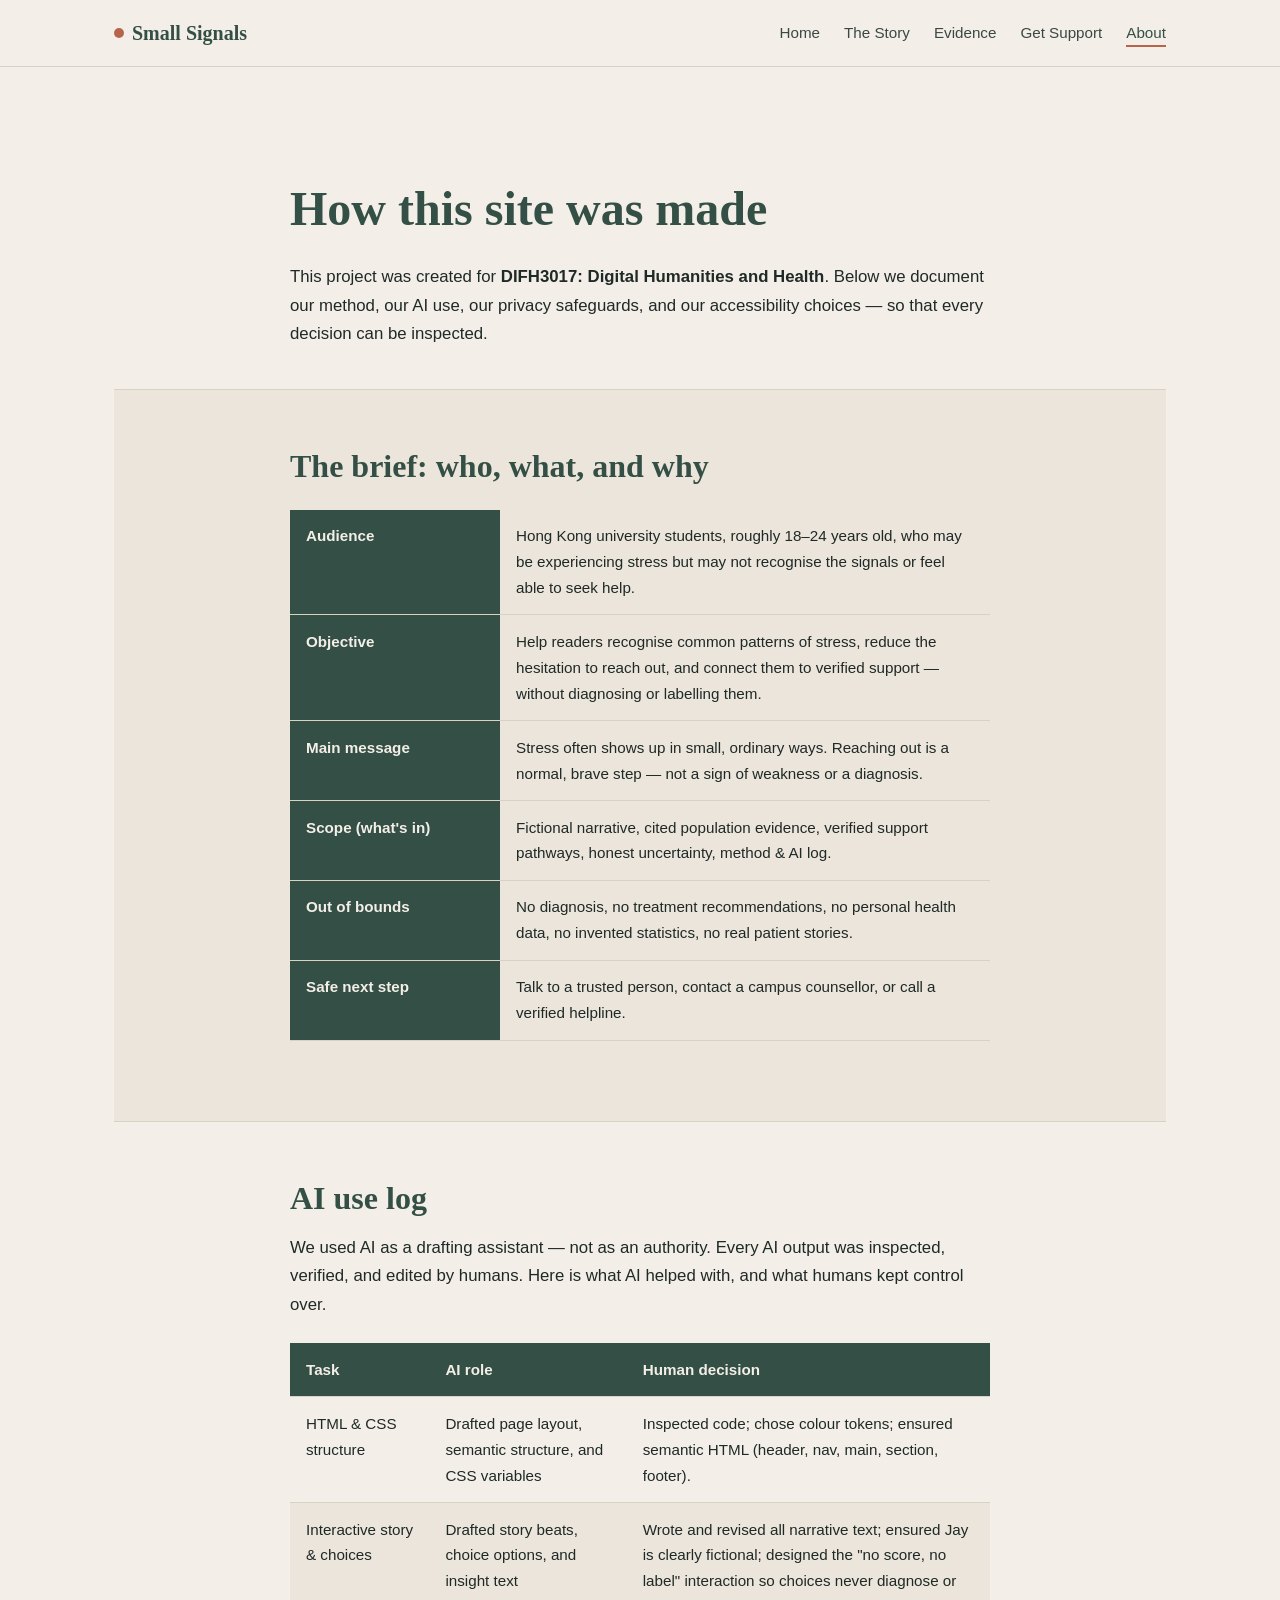
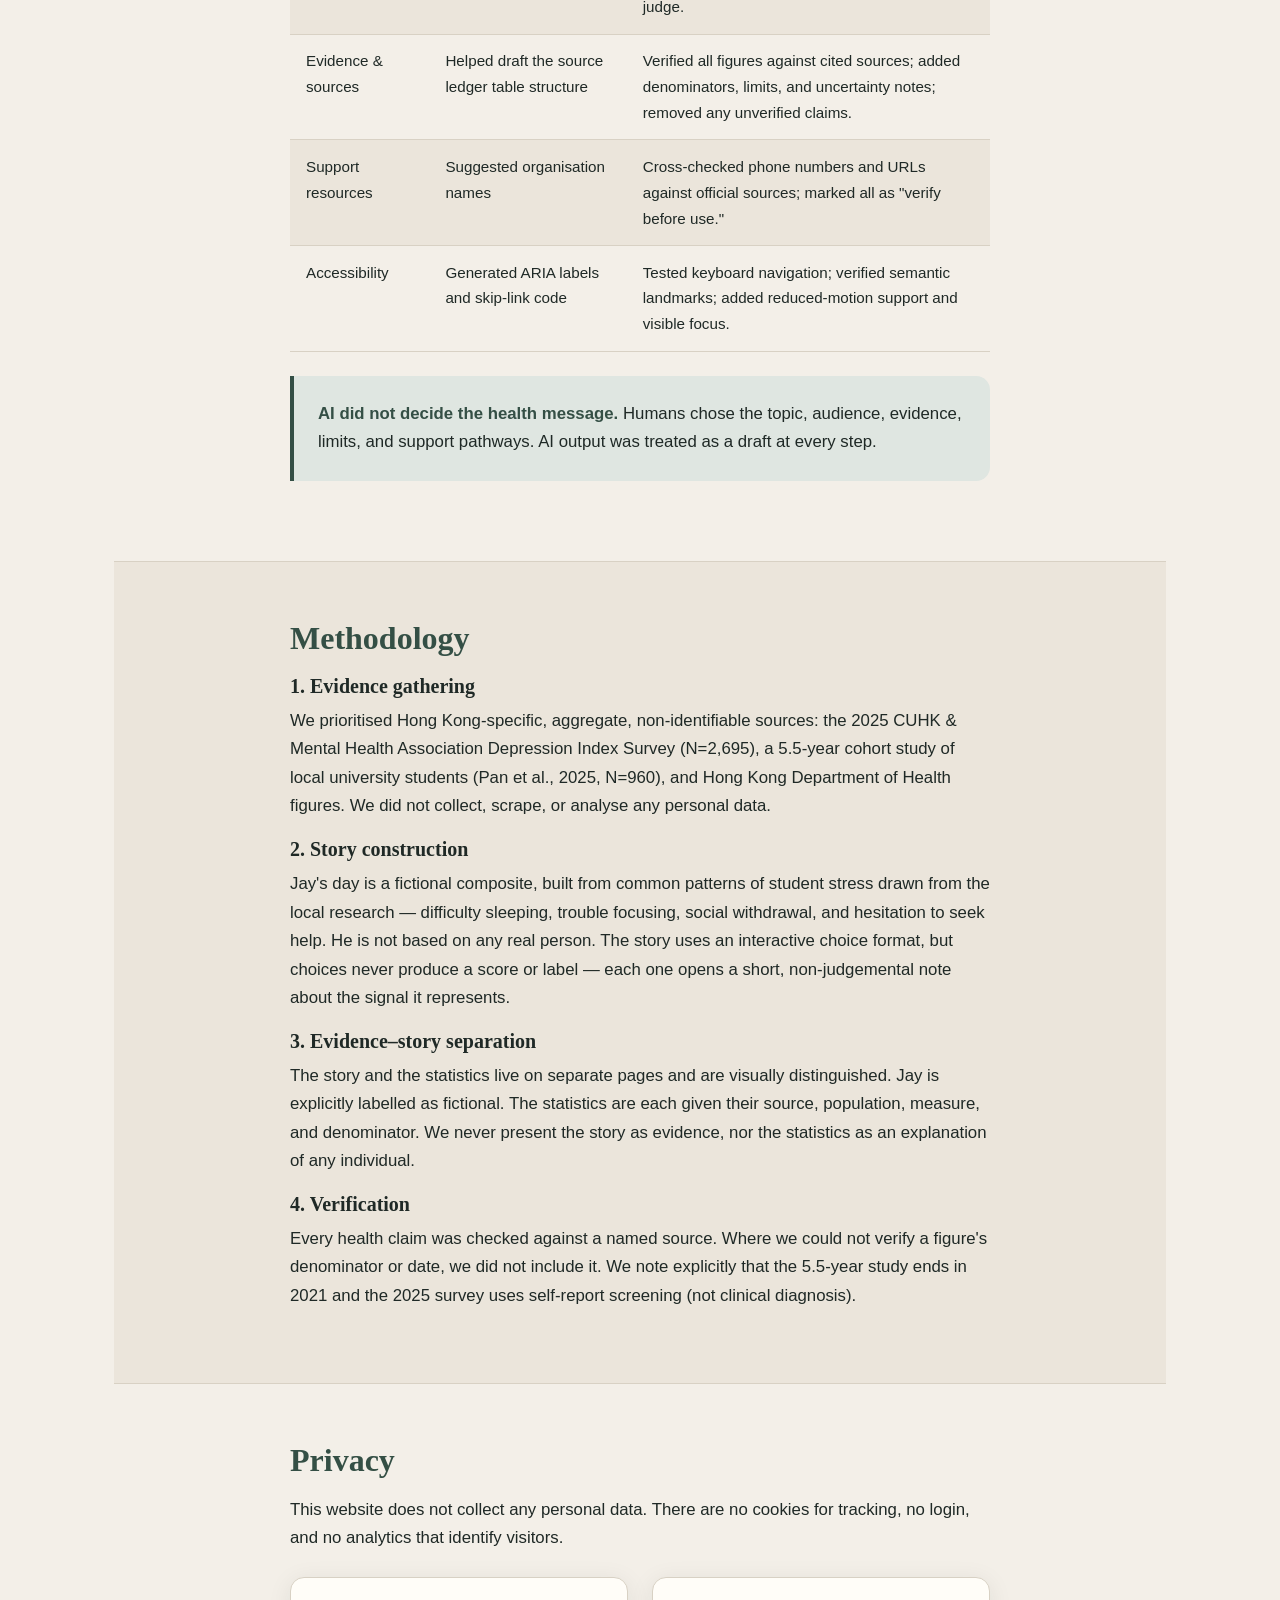
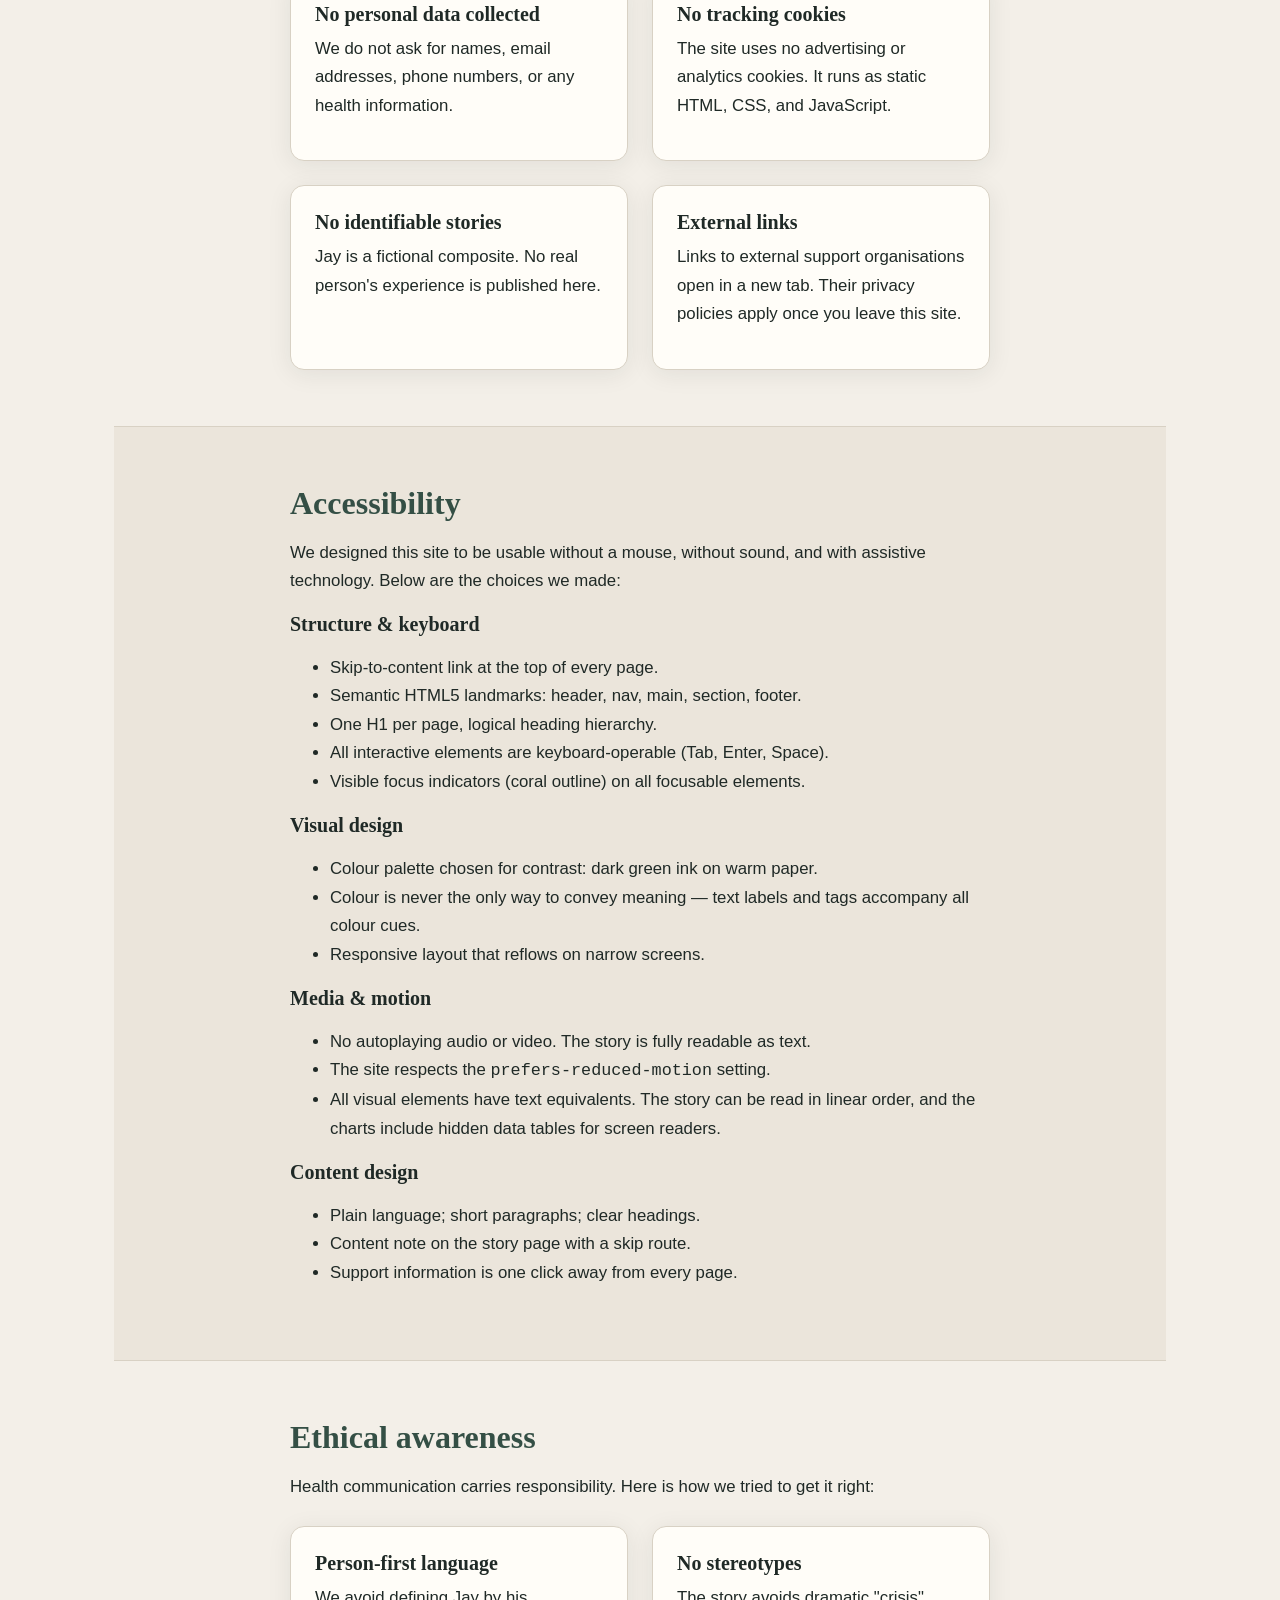
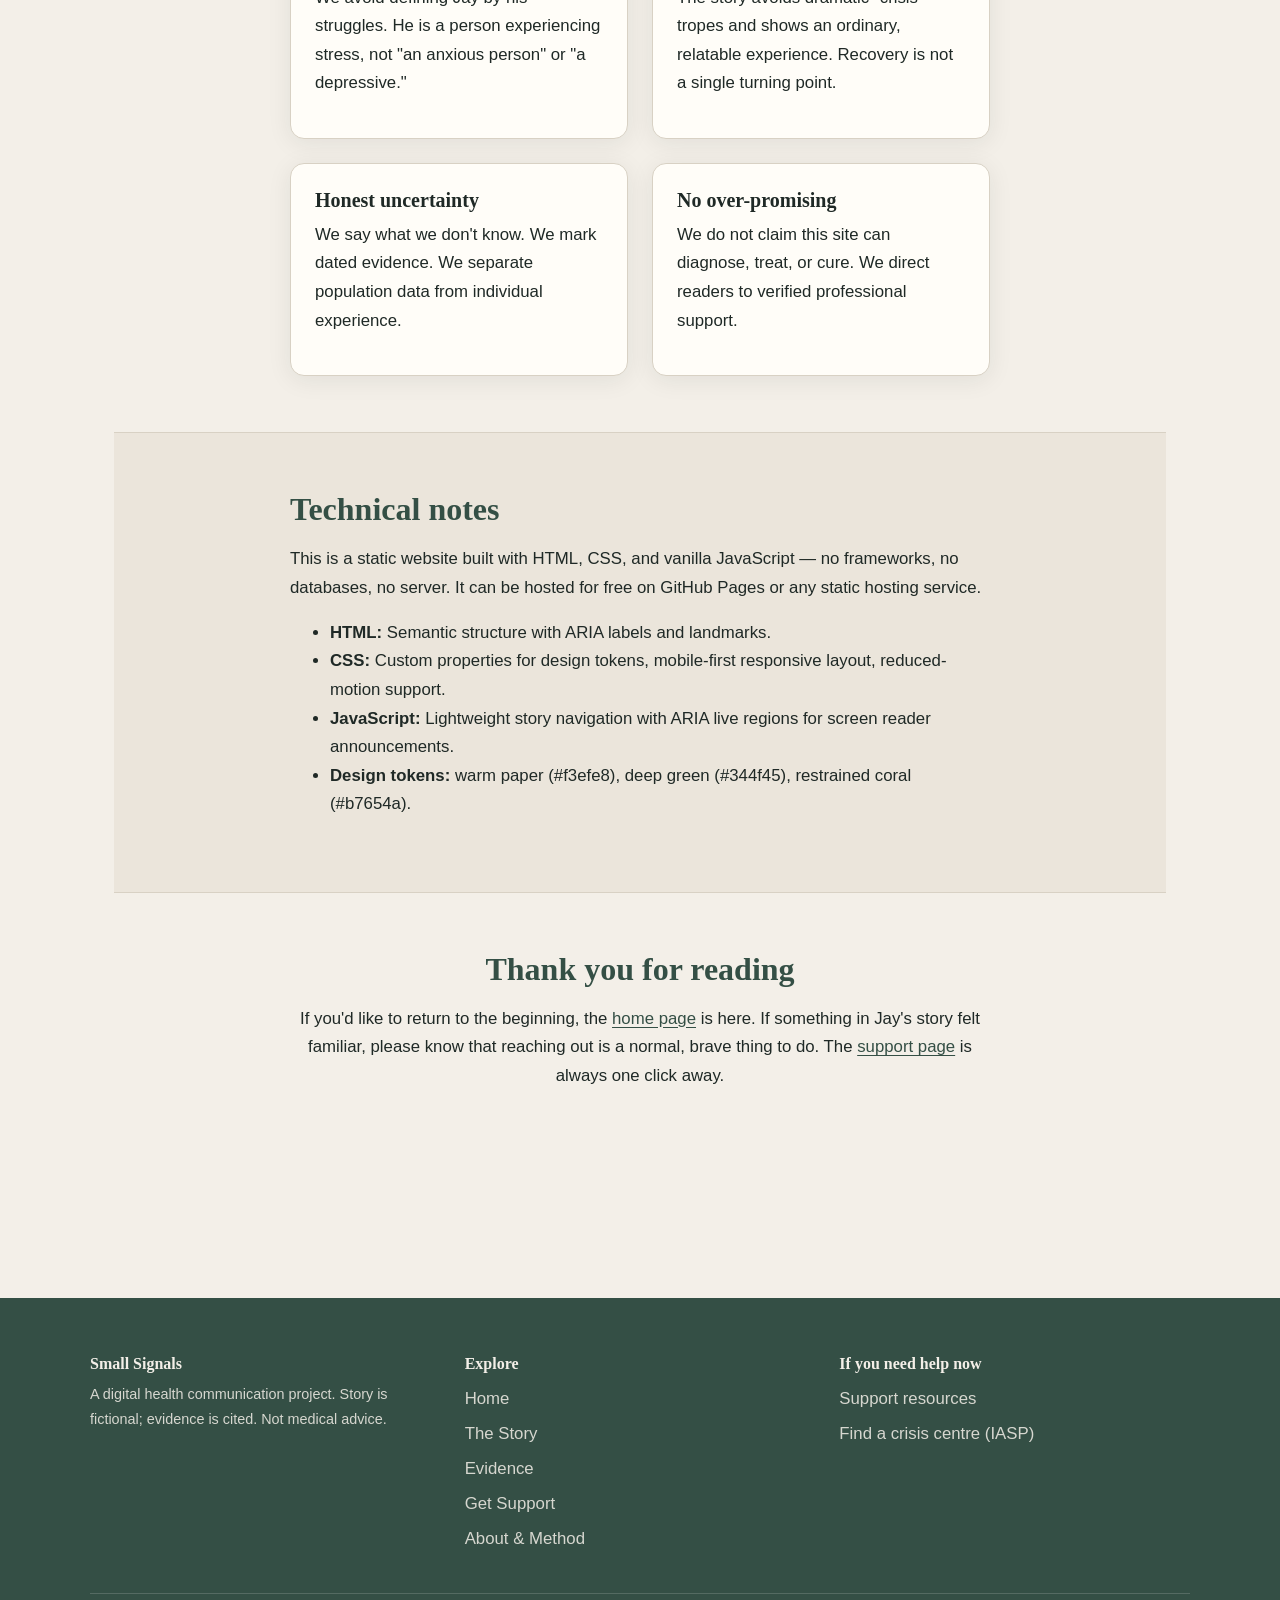
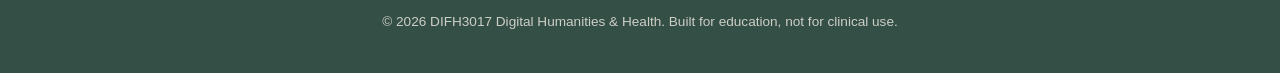
==== commit be6bdad9: "Update about.html" ====
--- a/about.html
+++ b/about.html
@@ -302,8 +302,9 @@
               <code>prefers-reduced-motion</code> setting.
             </li>
             <li>
-              All images and visual elements have text equivalents. The storymap
-              has a linear text fallback.
+              All visual elements have text equivalents. The story can be read
+              in linear order, and the charts include hidden data tables for
+              screen readers.
             </li>
           </ul>
 
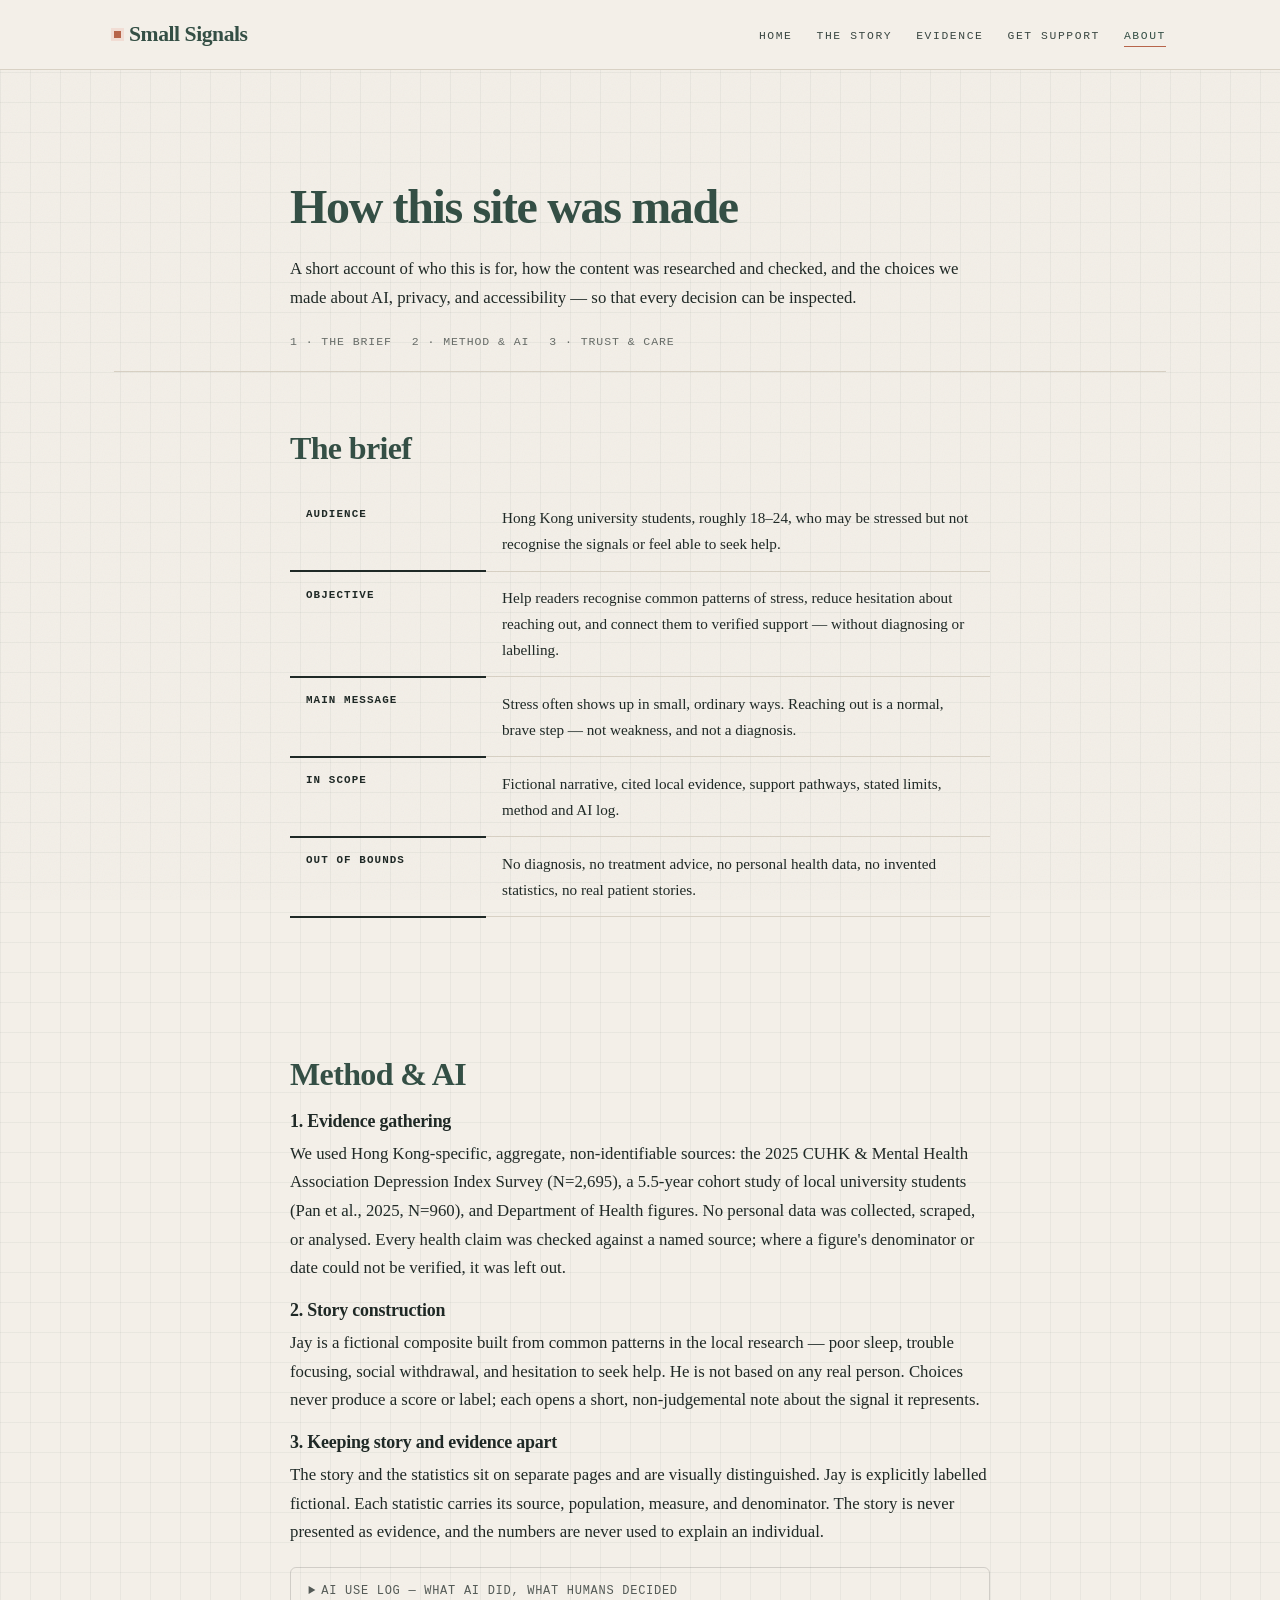
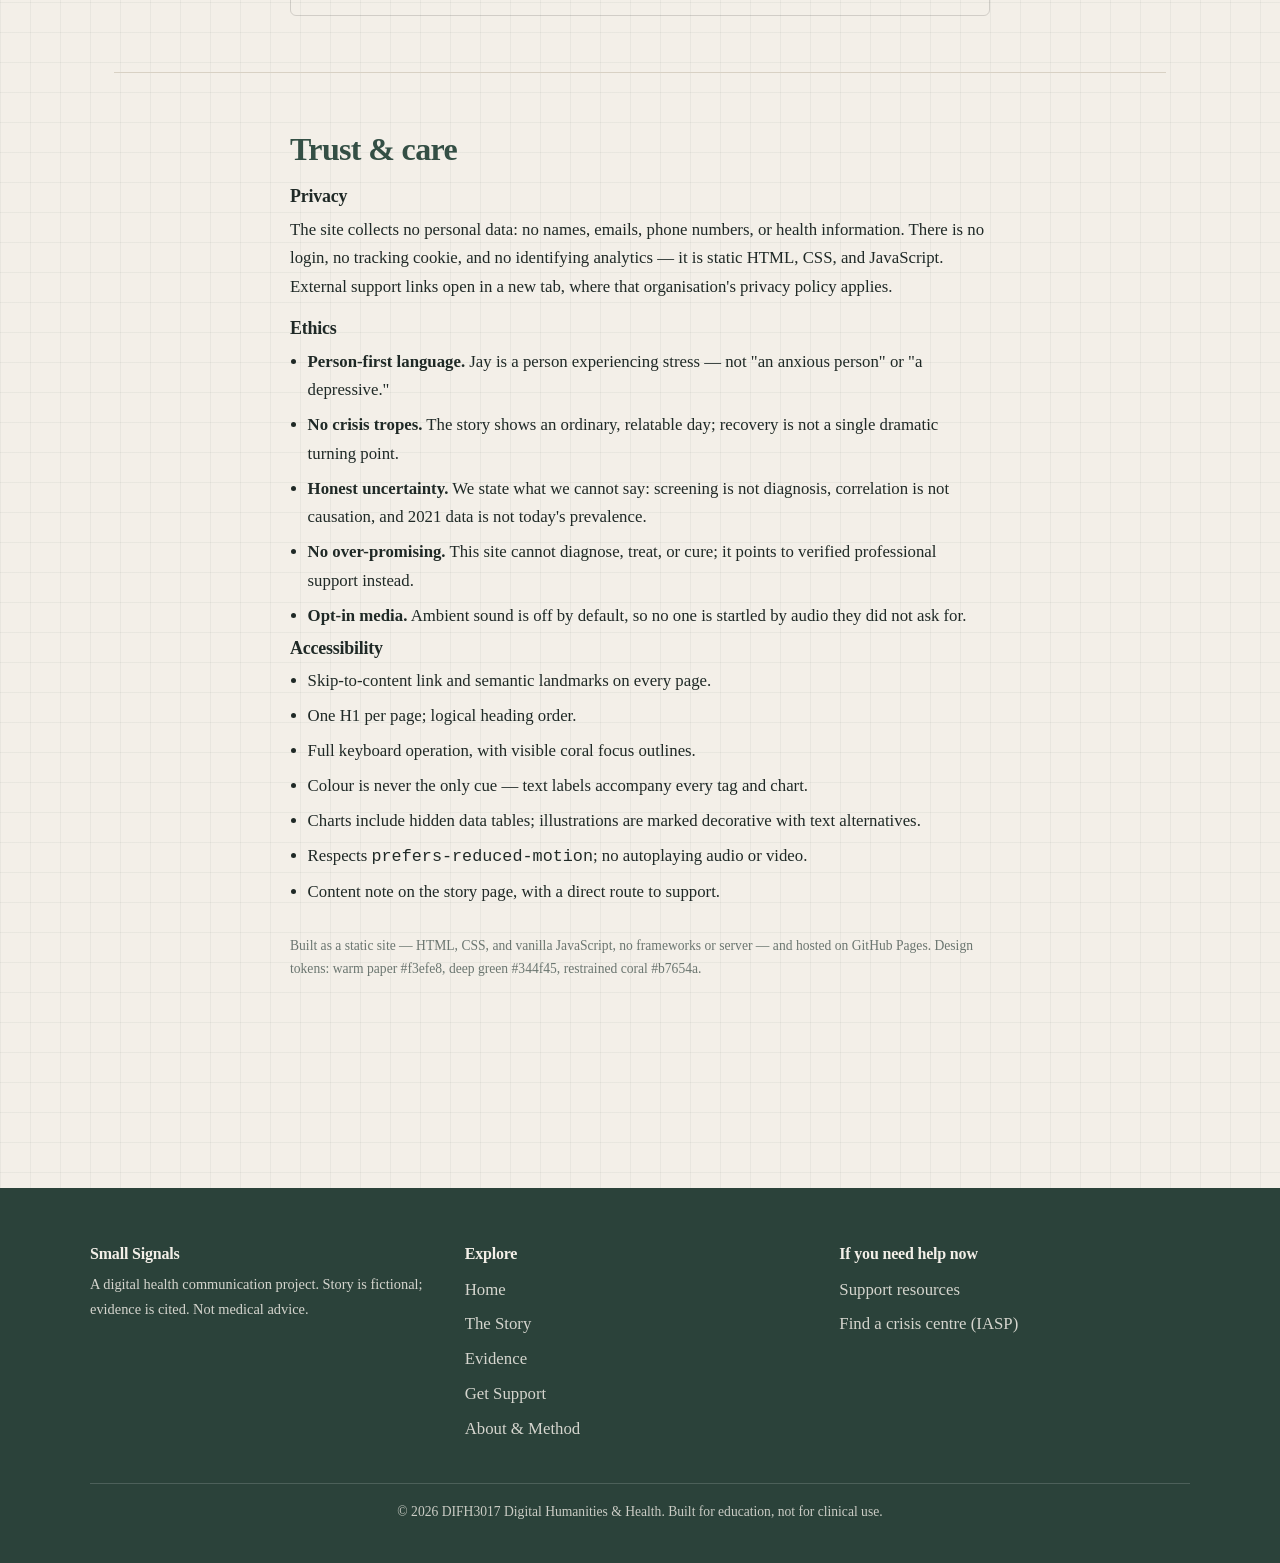
==== commit 5fd99e2b: "Update about.html" ====
--- a/about.html
+++ b/about.html
@@ -3,14 +3,71 @@
   <head>
     <meta charset="UTF-8" />
     <meta name="viewport" content="width=device-width, initial-scale=1.0" />
-    <title>About — Method, AI, Privacy &amp; Accessibility</title>
+    <title>About — Method, AI &amp; Ethics</title>
     <meta
       name="description"
-      content="How this site was made: AI use log, methodology, privacy safeguards, and accessibility choices."
+      content="How this site was made: brief, method, AI use log, privacy, accessibility, and ethical choices."
     />
     <link rel="stylesheet" href="style.css" />
+    <style>
+      .about-toc {
+        display: flex;
+        flex-wrap: wrap;
+        gap: 0.4rem 1.25rem;
+        margin: 1.25rem 0 0;
+        font-family: var(--font-mono, monospace);
+        font-size: 0.72rem;
+        letter-spacing: 0.08em;
+        text-transform: uppercase;
+      }
+      .about-toc a {
+        color: inherit;
+        opacity: 0.65;
+        text-decoration: none;
+        border-bottom: 1px solid transparent;
+        padding-bottom: 2px;
+      }
+      .about-toc a:hover,
+      .about-toc a:focus-visible {
+        opacity: 1;
+        border-bottom-color: var(--coral, #b7654a);
+      }
+      .about details {
+        border: 1px solid rgba(0, 0, 0, 0.14);
+        border-radius: 6px;
+        padding: 0.85rem 1.1rem;
+        margin-top: 1.25rem;
+      }
+      .about details summary {
+        cursor: pointer;
+        font-family: var(--font-mono, monospace);
+        font-size: 0.75rem;
+        letter-spacing: 0.06em;
+        text-transform: uppercase;
+        opacity: 0.75;
+      }
+      .about details summary:hover,
+      .about details summary:focus-visible {
+        opacity: 1;
+      }
+      .about details[open] summary {
+        margin-bottom: 1rem;
+      }
+      .tight-list {
+        margin: 0.5rem 0 0;
+        padding-left: 1.1rem;
+      }
+      .tight-list li {
+        margin: 0.4rem 0;
+      }
+      .footnote {
+        font-size: 0.85rem;
+        color: var(--muted);
+        margin-top: 1.75rem;
+      }
+    </style>
   </head>
-  <body>
+  <body class="about">
     <a class="skip-link" href="#main">Skip to content</a>
 
     <header class="site-header">
@@ -23,75 +80,70 @@
           <li><a href="story.html">The Story</a></li>
           <li><a href="evidence.html">Evidence</a></li>
           <li><a href="support.html">Get Support</a></li>
-          <li><a href="about.html">About</a></li>
+          <li><a href="about.html" aria-current="page">About</a></li>
         </ul>
       </nav>
     </header>
 
     <main id="main">
-      <section class="section" style="padding-bottom: var(--space-3)">
+      <section class="section" style="padding-bottom: var(--space-2)">
         <div class="prose">
           <h1>How this site was made</h1>
           <p>
-            This project was created for <strong>DIFH3017: Digital Humanities
-            and Health</strong>. Below we document our method, our AI use, our
-            privacy safeguards, and our accessibility choices — so that every
-            decision can be inspected.
-          </p>
+            A short account of who this is for, how the content was researched
+            and checked, and the choices we made about AI, privacy, and
+            accessibility — so that every decision can be inspected.
+          </p>
+          <nav class="about-toc" aria-label="On this page">
+            <a href="#brief">1 · The brief</a>
+            <a href="#method">2 · Method &amp; AI</a>
+            <a href="#trust">3 · Trust &amp; care</a>
+          </nav>
         </div>
       </section>
 
-      <!-- PROJECT BRIEF -->
-      <section class="section section--alt">
+      <!-- 1. BRIEF -->
+      <section class="section section--alt" id="brief">
         <div class="prose">
-          <h2>The brief: who, what, and why</h2>
+          <h2>The brief</h2>
           <div class="table-wrap">
             <table>
               <tbody>
                 <tr>
-                  <th scope="row" style="width: 30%">Audience</th>
-                  <td>
-                    Hong Kong university students, roughly 18–24 years old,
-                    who may be experiencing stress but may not recognise the
-                    signals or feel able to seek help.
+                  <th scope="row" style="width: 28%">Audience</th>
+                  <td>
+                    Hong Kong university students, roughly 18–24, who may be
+                    stressed but not recognise the signals or feel able to seek
+                    help.
                   </td>
                 </tr>
                 <tr>
                   <th scope="row">Objective</th>
                   <td>
-                    Help readers recognise common patterns of stress, reduce the
-                    hesitation to reach out, and connect them to verified
-                    support — without diagnosing or labelling them.
+                    Help readers recognise common patterns of stress, reduce
+                    hesitation about reaching out, and connect them to verified
+                    support — without diagnosing or labelling.
                   </td>
                 </tr>
                 <tr>
                   <th scope="row">Main message</th>
                   <td>
                     Stress often shows up in small, ordinary ways. Reaching out
-                    is a normal, brave step — not a sign of weakness or a
-                    diagnosis.
-                  </td>
-                </tr>
-                <tr>
-                  <th scope="row">Scope (what's in)</th>
-                  <td>
-                    Fictional narrative, cited population evidence, verified
-                    support pathways, honest uncertainty, method &amp; AI log.
+                    is a normal, brave step — not weakness, and not a diagnosis.
+                  </td>
+                </tr>
+                <tr>
+                  <th scope="row">In scope</th>
+                  <td>
+                    Fictional narrative, cited local evidence, support pathways,
+                    stated limits, method and AI log.
                   </td>
                 </tr>
                 <tr>
                   <th scope="row">Out of bounds</th>
                   <td>
-                    No diagnosis, no treatment recommendations, no personal
-                    health data, no invented statistics, no real patient
-                    stories.
-                  </td>
-                </tr>
-                <tr>
-                  <th scope="row">Safe next step</th>
-                  <td>
-                    Talk to a trusted person, contact a campus counsellor, or
-                    call a verified helpline.
+                    No diagnosis, no treatment advice, no personal health data,
+                    no invented statistics, no real patient stories.
                   </td>
                 </tr>
               </tbody>
@@ -100,304 +152,161 @@
         </div>
       </section>
 
-      <!-- AI LOG -->
-      <section class="section">
+      <!-- 2. METHOD & AI -->
+      <section class="section" id="method">
         <div class="prose">
-          <h2>AI use log</h2>
-          <p>
-            We used AI as a drafting assistant — not as an authority. Every AI
-            output was inspected, verified, and edited by humans. Here is what
-            AI helped with, and what humans kept control over.
-          </p>
-
-          <div class="table-wrap">
-            <table>
-              <thead>
-                <tr>
-                  <th scope="col">Task</th>
-                  <th scope="col">AI role</th>
-                  <th scope="col">Human decision</th>
-                </tr>
-              </thead>
-              <tbody>
-                <tr>
-                  <td>HTML &amp; CSS structure</td>
-                  <td>Drafted page layout, semantic structure, and CSS variables</td>
-                  <td>
-                    Inspected code; chose colour tokens; ensured semantic HTML
-                    (header, nav, main, section, footer).
-                  </td>
-                </tr>
-                <tr>
-                  <td>Interactive story &amp; choices</td>
-                  <td>Drafted story beats, choice options, and insight text</td>
-                  <td>
-                    Wrote and revised all narrative text; ensured Jay is
-                    clearly fictional; designed the "no score, no label"
-                    interaction so choices never diagnose or judge.
-                  </td>
-                </tr>
-                <tr>
-                  <td>Evidence &amp; sources</td>
-                  <td>Helped draft the source ledger table structure</td>
-                  <td>
-                    Verified all figures against cited sources; added
-                    denominators, limits, and uncertainty notes; removed any
-                    unverified claims.
-                  </td>
-                </tr>
-                <tr>
-                  <td>Support resources</td>
-                  <td>Suggested organisation names</td>
-                  <td>
-                    Cross-checked phone numbers and URLs against official
-                    sources; marked all as "verify before use."
-                  </td>
-                </tr>
-                <tr>
-                  <td>Accessibility</td>
-                  <td>Generated ARIA labels and skip-link code</td>
-                  <td>
-                    Tested keyboard navigation; verified semantic landmarks;
-                    added reduced-motion support and visible focus.
-                  </td>
-                </tr>
-              </tbody>
-            </table>
-          </div>
-
-          <div class="callout callout--green">
-            <strong>AI did not decide the health message.</strong> Humans chose
-            the topic, audience, evidence, limits, and support pathways. AI
-            output was treated as a draft at every step.
-          </div>
+          <h2>Method &amp; AI</h2>
+
+          <h3>1. Evidence gathering</h3>
+          <p>
+            We used Hong Kong-specific, aggregate, non-identifiable sources: the
+            2025 CUHK &amp; Mental Health Association Depression Index Survey
+            (N=2,695), a 5.5-year cohort study of local university students
+            (Pan et al., 2025, N=960), and Department of Health figures. No
+            personal data was collected, scraped, or analysed. Every health
+            claim was checked against a named source; where a figure's
+            denominator or date could not be verified, it was left out.
+          </p>
+
+          <h3>2. Story construction</h3>
+          <p>
+            Jay is a fictional composite built from common patterns in the local
+            research — poor sleep, trouble focusing, social withdrawal, and
+            hesitation to seek help. He is not based on any real person. Choices
+            never produce a score or label; each opens a short, non-judgemental
+            note about the signal it represents.
+          </p>
+
+          <h3>3. Keeping story and evidence apart</h3>
+          <p>
+            The story and the statistics sit on separate pages and are visually
+            distinguished. Jay is explicitly labelled fictional. Each statistic
+            carries its source, population, measure, and denominator. The story
+            is never presented as evidence, and the numbers are never used to
+            explain an individual.
+          </p>
+
+          <details>
+            <summary>AI use log — what AI did, what humans decided</summary>
+            <div class="table-wrap">
+              <table>
+                <thead>
+                  <tr>
+                    <th scope="col">Task</th>
+                    <th scope="col">AI role</th>
+                    <th scope="col">Human decision</th>
+                  </tr>
+                </thead>
+                <tbody>
+                  <tr>
+                    <td>HTML &amp; CSS</td>
+                    <td>Drafted layout, semantic structure, CSS tokens</td>
+                    <td>Inspected code; chose palette; kept semantic landmarks</td>
+                  </tr>
+                  <tr>
+                    <td>Story &amp; choices</td>
+                    <td>Drafted beats, options, and insight text</td>
+                    <td>
+                      Rewrote all narrative; kept Jay clearly fictional;
+                      designed the no-score, no-label interaction
+                    </td>
+                  </tr>
+                  <tr>
+                    <td>Evidence</td>
+                    <td>Drafted the source-ledger structure</td>
+                    <td>
+                      Verified every figure; added denominators, limits, and
+                      uncertainty notes; removed unverified claims
+                    </td>
+                  </tr>
+                  <tr>
+                    <td>Support resources</td>
+                    <td>Suggested organisation names</td>
+                    <td>Cross-checked numbers and URLs against official sources</td>
+                  </tr>
+                  <tr>
+                    <td>Accessibility</td>
+                    <td>Generated ARIA labels and skip-link code</td>
+                    <td>
+                      Tested keyboard navigation; added reduced-motion support
+                      and visible focus
+                    </td>
+                  </tr>
+                </tbody>
+              </table>
+            </div>
+            <div class="callout callout--green" style="margin-top: 1rem">
+              <strong>AI did not decide the health message.</strong> Humans chose
+              the topic, audience, evidence, limits, and support pathways. AI
+              output was treated as a draft at every step.
+            </div>
+          </details>
         </div>
       </section>
 
-      <!-- METHODOLOGY -->
-      <section class="section section--alt">
+      <!-- 3. TRUST & CARE -->
+      <section class="section section--alt" id="trust">
         <div class="prose">
-          <h2>Methodology</h2>
-
-          <h3>1. Evidence gathering</h3>
-          <p>
-            We prioritised Hong Kong-specific, aggregate, non-identifiable
-            sources: the 2025 CUHK &amp; Mental Health Association Depression
-            Index Survey (N=2,695), a 5.5-year cohort study of local
-            university students (Pan et al., 2025, N=960), and Hong Kong
-            Department of Health figures. We did not collect, scrape, or
-            analyse any personal data.
-          </p>
-
-          <h3>2. Story construction</h3>
-          <p>
-            Jay's day is a fictional composite, built from common patterns of
-            student stress drawn from the local research — difficulty
-            sleeping, trouble focusing, social withdrawal, and hesitation to
-            seek help. He is not based on any real person. The story uses an
-            interactive choice format, but choices never produce a score or
-            label — each one opens a short, non-judgemental note about the
-            signal it represents.
-          </p>
-
-          <h3>3. Evidence–story separation</h3>
-          <p>
-            The story and the statistics live on separate pages and are
-            visually distinguished. Jay is explicitly labelled as fictional.
-            The statistics are each given their source, population, measure,
-            and denominator. We never present the story as evidence, nor the
-            statistics as an explanation of any individual.
-          </p>
-
-          <h3>4. Verification</h3>
-          <p>
-            Every health claim was checked against a named source. Where we
-            could not verify a figure's denominator or date, we did not include
-            it. We note explicitly that the 5.5-year study ends in 2021 and the
-            2025 survey uses self-report screening (not clinical diagnosis).
-          </p>
-        </div>
-      </section>
-
-      <!-- PRIVACY -->
-      <section class="section">
-        <div class="prose">
-          <h2>Privacy</h2>
-          <p>
-            This website does not collect any personal data. There are no
-            cookies for tracking, no login, and no analytics that identify
-            visitors.
-          </p>
-          <div class="card-grid">
-            <div class="card">
-              <h3>No personal data collected</h3>
-              <p>
-                We do not ask for names, email addresses, phone numbers, or any
-                health information.
-              </p>
-            </div>
-            <div class="card">
-              <h3>No tracking cookies</h3>
-              <p>
-                The site uses no advertising or analytics cookies. It runs as
-                static HTML, CSS, and JavaScript.
-              </p>
-            </div>
-            <div class="card">
-              <h3>No identifiable stories</h3>
-              <p>
-                Jay is a fictional composite. No real person's experience is
-                published here.
-              </p>
-            </div>
-            <div class="card">
-              <h3>External links</h3>
-              <p>
-                Links to external support organisations open in a new tab.
-                Their privacy policies apply once you leave this site.
-              </p>
-            </div>
-          </div>
-        </div>
-      </section>
-
-      <!-- ACCESSIBILITY -->
-      <section class="section section--alt">
-        <div class="prose">
-          <h2>Accessibility</h2>
-          <p>
-            We designed this site to be usable without a mouse, without sound,
-            and with assistive technology. Below are the choices we made:
-          </p>
-
-          <h3>Structure &amp; keyboard</h3>
-          <ul>
-            <li>Skip-to-content link at the top of every page.</li>
-            <li>Semantic HTML5 landmarks: header, nav, main, section, footer.</li>
-            <li>One H1 per page, logical heading hierarchy.</li>
-            <li>All interactive elements are keyboard-operable (Tab, Enter, Space).</li>
-            <li>Visible focus indicators (coral outline) on all focusable elements.</li>
+          <h2>Trust &amp; care</h2>
+
+          <h3>Privacy</h3>
+          <p>
+            The site collects no personal data: no names, emails, phone numbers,
+            or health information. There is no login, no tracking cookie, and no
+            identifying analytics — it is static HTML, CSS, and JavaScript.
+            External support links open in a new tab, where that organisation's
+            privacy policy applies.
+          </p>
+
+          <h3>Ethics</h3>
+          <ul class="tight-list">
+            <li>
+              <strong>Person-first language.</strong> Jay is a person
+              experiencing stress — not "an anxious person" or "a depressive."
+            </li>
+            <li>
+              <strong>No crisis tropes.</strong> The story shows an ordinary,
+              relatable day; recovery is not a single dramatic turning point.
+            </li>
+            <li>
+              <strong>Honest uncertainty.</strong> We state what we cannot say:
+              screening is not diagnosis, correlation is not causation, and 2021
+              data is not today's prevalence.
+            </li>
+            <li>
+              <strong>No over-promising.</strong> This site cannot diagnose,
+              treat, or cure; it points to verified professional support instead.
+            </li>
+            <li>
+              <strong>Opt-in media.</strong> Ambient sound is off by default, so
+              no one is startled by audio they did not ask for.
+            </li>
           </ul>
 
-          <h3>Visual design</h3>
-          <ul>
-            <li>
-              Colour palette chosen for contrast: dark green ink on warm paper.
-            </li>
-            <li>
-              Colour is never the only way to convey meaning — text labels and
-              tags accompany all colour cues.
-            </li>
-            <li>Responsive layout that reflows on narrow screens.</li>
+          <h3>Accessibility</h3>
+          <ul class="tight-list">
+            <li>Skip-to-content link and semantic landmarks on every page.</li>
+            <li>One H1 per page; logical heading order.</li>
+            <li>Full keyboard operation, with visible coral focus outlines.</li>
+            <li>
+              Colour is never the only cue — text labels accompany every tag and
+              chart.
+            </li>
+            <li>
+              Charts include hidden data tables; illustrations are marked
+              decorative with text alternatives.
+            </li>
+            <li>
+              Respects <code>prefers-reduced-motion</code>; no autoplaying audio
+              or video.
+            </li>
+            <li>Content note on the story page, with a direct route to support.</li>
           </ul>
 
-          <h3>Media &amp; motion</h3>
-          <ul>
-            <li>
-              No autoplaying audio or video. The story is fully readable as
-              text.
-            </li>
-            <li>
-              The site respects the
-              <code>prefers-reduced-motion</code> setting.
-            </li>
-            <li>
-              All visual elements have text equivalents. The story can be read
-              in linear order, and the charts include hidden data tables for
-              screen readers.
-            </li>
-          </ul>
-
-          <h3>Content design</h3>
-          <ul>
-            <li>Plain language; short paragraphs; clear headings.</li>
-            <li>Content note on the story page with a skip route.</li>
-            <li>Support information is one click away from every page.</li>
-          </ul>
-        </div>
-      </section>
-
-      <!-- ETHICS -->
-      <section class="section">
-        <div class="prose">
-          <h2>Ethical awareness</h2>
-          <p>
-            Health communication carries responsibility. Here is how we tried
-            to get it right:
-          </p>
-          <div class="card-grid">
-            <div class="card">
-              <h3>Person-first language</h3>
-              <p>
-                We avoid defining Jay by his struggles. He is a person
-                experiencing stress, not "an anxious person" or "a depressive."
-              </p>
-            </div>
-            <div class="card">
-              <h3>No stereotypes</h3>
-              <p>
-                The story avoids dramatic "crisis" tropes and shows an ordinary,
-                relatable experience. Recovery is not a single turning point.
-              </p>
-            </div>
-            <div class="card">
-              <h3>Honest uncertainty</h3>
-              <p>
-                We say what we don't know. We mark dated evidence. We separate
-                population data from individual experience.
-              </p>
-            </div>
-            <div class="card">
-              <h3>No over-promising</h3>
-              <p>
-                We do not claim this site can diagnose, treat, or cure. We
-                direct readers to verified professional support.
-              </p>
-            </div>
-          </div>
-        </div>
-      </section>
-
-      <!-- TECH -->
-      <section class="section section--alt">
-        <div class="prose">
-          <h2>Technical notes</h2>
-          <p>
-            This is a static website built with HTML, CSS, and vanilla
-            JavaScript — no frameworks, no databases, no server. It can be
-            hosted for free on GitHub Pages or any static hosting service.
-          </p>
-          <ul>
-            <li>
-              <strong>HTML:</strong> Semantic structure with ARIA labels and
-              landmarks.
-            </li>
-            <li>
-              <strong>CSS:</strong> Custom properties for design tokens, mobile-first
-              responsive layout, reduced-motion support.
-            </li>
-            <li>
-              <strong>JavaScript:</strong> Lightweight story navigation with
-              ARIA live regions for screen reader announcements.
-            </li>
-            <li>
-              <strong>Design tokens:</strong> warm paper (#f3efe8), deep green
-              (#344f45), restrained coral (#b7654a).
-            </li>
-          </ul>
-        </div>
-      </section>
-
-      <!-- CLOSE -->
-      <section class="section" style="text-align: center">
-        <div class="prose" style="margin: 0 auto">
-          <h2>Thank you for reading</h2>
-          <p>
-            If you'd like to return to the beginning, the
-            <a href="index.html">home page</a> is here. If something in Jay's
-            story felt familiar, please know that reaching out is a normal,
-            brave thing to do. The <a href="support.html">support page</a> is
-            always one click away.
+          <p class="footnote">
+            Built as a static site — HTML, CSS, and vanilla JavaScript, no
+            frameworks or server — and hosted on GitHub Pages. Design tokens:
+            warm paper #f3efe8, deep green #344f45, restrained coral #b7654a.
           </p>
         </div>
       </section>
--- a/style.css
+++ b/style.css
@@ -617,7 +617,7 @@
   border-radius: 50%;
   background: var(--line);
   border: none;
-  cursor: pointer;
+  display: inline-block;
   padding: 0;
   transition: background 0.2s, transform 0.2s;
 }
@@ -785,13 +785,16 @@
 }
 
 .chart-bar {
-  transform: scaleX(0);
   transform-box: fill-box;
   transform-origin: left center;
   transition: transform 0.9s cubic-bezier(0.22, 1, 0.36, 1);
 }
 
-.chart.is-visible .chart-bar {
+.js .chart-bar {
+  transform: scaleX(0);
+}
+
+.js .chart.is-visible .chart-bar {
   transform: scaleX(1);
 }
 
@@ -836,3 +839,590 @@
     border-radius: var(--radius-sm);
   }
 }
+/* =========================================================
+   V2 — "Field notebook": graph paper, instrument labels,
+   and a page whose light follows Jay's day.
+   ========================================================= */
+
+:root {
+  --font-display: "Iowan Old Style", "Palatino Linotype", Palatino,
+    "Book Antiqua", Georgia, serif;
+  --font-mono: ui-monospace, SFMono-Regular, "SF Mono", Menlo, Consolas,
+    "Liberation Mono", monospace;
+  --footer-bg: #2b423a;
+  --footer-ink: #f3efe8;
+}
+
+body {
+  font-family: var(--font-display);
+  color: var(--ink);
+  background-color: var(--paper);
+  background-image: repeating-linear-gradient(
+      0deg,
+      rgba(52, 79, 69, 0.055) 0 1px,
+      transparent 1px 30px
+    ),
+    repeating-linear-gradient(
+      90deg,
+      rgba(52, 79, 69, 0.055) 0 1px,
+      transparent 1px 30px
+    );
+  transition: background-color 0.7s ease, color 0.7s ease;
+}
+
+/* First paint should never fade in: transitions begin after load */
+body:not(.is-lit) {
+  transition: none;
+}
+
+/* paper grain */
+body::after {
+  content: "";
+  position: fixed;
+  inset: 0;
+  z-index: 5;
+  pointer-events: none;
+  opacity: 0.045;
+  mix-blend-mode: multiply;
+  background-image: url("data:image/svg+xml,%3Csvg xmlns='http://www.w3.org/2000/svg' width='140' height='140'%3E%3Cfilter id='n'%3E%3CfeTurbulence type='fractalNoise' baseFrequency='0.85' numOctaves='3' stitchTiles='stitch'/%3E%3C/filter%3E%3Crect width='140' height='140' filter='url(%23n)'/%3E%3C/svg%3E");
+}
+
+h1,
+h2,
+h3,
+h4 {
+  font-family: var(--font-display);
+  letter-spacing: -0.012em;
+}
+
+h1 {
+  line-height: 1.03;
+  letter-spacing: -0.028em;
+}
+
+h2 {
+  letter-spacing: -0.02em;
+}
+
+h3 {
+  font-size: 1.12rem;
+}
+
+/* ---------- Header ---------- */
+.nav-brand {
+  font-size: 1.35rem;
+  letter-spacing: -0.02em;
+}
+
+.nav-brand .dot {
+  width: 7px;
+  height: 7px;
+  border-radius: 0;
+  box-shadow: 0 0 0 3px var(--coral-tint);
+}
+
+.nav-links a {
+  font-family: var(--font-mono);
+  font-size: 0.71rem;
+  letter-spacing: 0.14em;
+  text-transform: uppercase;
+  border-bottom-width: 1px;
+}
+
+/* ---------- Hero ---------- */
+.hero {
+  text-align: left;
+}
+
+.hero .eyebrow {
+  display: block;
+  font-family: var(--font-mono);
+  font-size: 0.72rem;
+  letter-spacing: 0.2em;
+  padding-bottom: 0.7rem;
+  border-bottom: 1px solid var(--line);
+  margin-bottom: var(--space-3);
+}
+
+.hero h1 {
+  max-width: 20ch;
+  margin-left: 0;
+  margin-right: 0;
+  font-size: clamp(2.3rem, 6vw, 4.2rem);
+}
+
+.hero .lede {
+  margin-left: 0;
+  margin-right: 0;
+  max-width: 52ch;
+  font-size: 1.18rem;
+}
+
+.btn-group {
+  justify-content: flex-start;
+}
+
+/* ---------- Buttons ---------- */
+.btn {
+  border-radius: 2px;
+  border-width: 1px;
+  font-family: var(--font-mono);
+  font-size: 0.75rem;
+  letter-spacing: 0.12em;
+  text-transform: uppercase;
+  padding: 0.95rem 1.5rem;
+}
+
+.btn--ghost {
+  border-color: var(--ink);
+  color: var(--ink);
+}
+
+.btn--ghost:hover {
+  background: var(--ink);
+  color: var(--paper);
+  border-color: var(--ink);
+}
+
+/* ---------- Cards ---------- */
+.card-grid {
+  counter-reset: cardcount;
+  grid-template-columns: repeat(auto-fit, minmax(220px, 1fr));
+}
+
+.card {
+  counter-increment: cardcount;
+  position: relative;
+  background: transparent;
+  border: 1px solid var(--line);
+  border-top: 2px solid var(--ink);
+  border-radius: 0;
+  box-shadow: none;
+  padding: 1.4rem;
+}
+
+.card::before {
+  content: "0" counter(cardcount);
+  display: block;
+  font-family: var(--font-mono);
+  font-size: 0.66rem;
+  letter-spacing: 0.12em;
+  color: var(--coral);
+  margin-bottom: 0.7rem;
+}
+
+.card .icon {
+  display: none;
+}
+
+/* ---------- Tags ---------- */
+.tag {
+  font-family: var(--font-mono);
+  font-size: 0.66rem;
+  letter-spacing: 0.1em;
+  text-transform: uppercase;
+  border-radius: 0;
+  background: transparent;
+  border: 1px solid var(--green);
+  padding: 0.18rem 0.5rem;
+}
+
+.tag--coral {
+  background: transparent;
+  border-color: var(--coral);
+  color: var(--coral);
+}
+
+.tag--muted {
+  background: transparent;
+  border-color: var(--line);
+  color: var(--muted);
+}
+
+/* ---------- Stats ---------- */
+.stat {
+  background: transparent;
+  border: none;
+  border-top: 2px solid var(--ink);
+  border-radius: 0;
+  padding: 1.2rem 0 0;
+  text-align: left;
+}
+
+.stat .number {
+  font-size: clamp(2.6rem, 7vw, 3.6rem);
+  letter-spacing: -0.045em;
+  color: var(--ink);
+}
+
+.stat .label {
+  font-size: 0.98rem;
+  max-width: 34ch;
+}
+
+.stat .caveat {
+  font-family: var(--font-mono);
+  font-size: 0.68rem;
+  letter-spacing: 0.02em;
+  line-height: 1.6;
+}
+
+/* ---------- Tables ---------- */
+th {
+  background: transparent;
+  color: var(--ink);
+  font-family: var(--font-mono);
+  font-size: 0.68rem;
+  letter-spacing: 0.1em;
+  text-transform: uppercase;
+  border-bottom: 2px solid var(--ink);
+}
+
+tbody tr:nth-child(even) {
+  background: transparent;
+}
+
+/* ---------- Charts ---------- */
+.chart {
+  background: transparent;
+  border: none;
+  border-top: 2px solid var(--ink);
+  border-bottom: 1px solid var(--line);
+  border-radius: 0;
+  box-shadow: none;
+  padding: 1.4rem 0;
+}
+
+.chart h3 {
+  font-family: var(--font-mono);
+  font-size: 0.72rem;
+  letter-spacing: 0.14em;
+  text-transform: uppercase;
+  color: var(--ink);
+  margin-bottom: var(--space-2);
+}
+
+.chart-note {
+  font-family: var(--font-mono);
+  font-size: 0.74rem;
+  line-height: 1.75;
+}
+
+/* ---------- Callouts ---------- */
+.callout {
+  border-radius: 0;
+  border-left-width: 2px;
+  background: var(--coral-tint);
+}
+
+.callout--green {
+  border-left-width: 2px;
+}
+
+/* bands of tinted paper become ruled divisions instead */
+.section--alt {
+  background: transparent;
+  border-top: 1px solid var(--line);
+  border-bottom: none;
+}
+
+/* ---------- Footer ---------- */
+.site-footer {
+  background: var(--footer-bg);
+  color: var(--footer-ink);
+  transition: background-color 0.7s ease, color 0.7s ease;
+}
+
+.site-header {
+  transition: background-color 0.7s ease, border-color 0.7s ease;
+}
+
+.footer-grid h3,
+.footer-grid a {
+  color: var(--footer-ink);
+}
+
+/* ---------- Story ---------- */
+.story-card {
+  background: var(--white);
+  border: 1px solid var(--line);
+  border-top: 2px solid var(--ink);
+  border-radius: 0;
+  box-shadow: none;
+  padding: var(--space-4);
+  transition: background-color 0.45s ease, border-color 0.45s ease,
+    color 0.45s ease;
+  animation: riseIn 0.5s cubic-bezier(0.22, 1, 0.36, 1);
+}
+
+.story-card .time {
+  font-family: var(--font-mono);
+  font-size: 0.72rem;
+  letter-spacing: 0.16em;
+}
+
+.story-card h2 {
+  font-size: clamp(1.5rem, 3.4vw, 2.15rem);
+}
+
+.story-card .scene-text {
+  font-size: 1.12rem;
+  line-height: 1.85;
+}
+
+.choice-btn {
+  background: transparent;
+  border: 1px solid var(--line);
+  border-radius: 2px;
+  padding: 1rem 1.2rem 1rem 2.7rem;
+  position: relative;
+  font-family: var(--font-display);
+  font-size: 1.03rem;
+  transition: background-color 0.25s ease, border-color 0.25s ease,
+    color 0.45s ease;
+}
+
+.choice-btn strong {
+  position: absolute;
+  left: 1rem;
+  top: 1rem;
+  font-family: var(--font-mono);
+  font-size: 0.72rem;
+  color: var(--coral);
+}
+
+.choice-btn:hover {
+  background: var(--paper-2);
+  border-color: var(--ink);
+}
+
+.insight {
+  background: transparent;
+  border-left: 2px solid var(--coral);
+  border-radius: 0;
+  padding-left: 1.2rem;
+  transition: border-color 0.45s ease;
+}
+
+.insight h4 {
+  font-family: var(--font-mono);
+  font-size: 0.72rem;
+  letter-spacing: 0.12em;
+  text-transform: uppercase;
+  color: var(--coral);
+}
+
+.insight .data-tag {
+  border-radius: 0;
+  border: 1px solid var(--line);
+  background: transparent;
+  font-family: var(--font-mono);
+  font-size: 0.66rem;
+  letter-spacing: 0.08em;
+  text-transform: uppercase;
+}
+
+/* ---------- Progress: time axis, not dots ---------- */
+.progress-dots {
+  display: flex;
+  justify-content: space-between;
+  max-width: 420px;
+  margin: var(--space-4) auto 2.2rem;
+  position: relative;
+  padding: 0;
+}
+
+.progress-dots::before {
+  content: "";
+  position: absolute;
+  left: 6px;
+  right: 6px;
+  top: 5px;
+  height: 1px;
+  background: var(--line);
+}
+
+.progress-dot {
+  width: 11px;
+  height: 11px;
+  border-radius: 0;
+  background: var(--paper);
+  border: 1px solid var(--line);
+  position: relative;
+  z-index: 1;
+  transition: background-color 0.3s ease, border-color 0.3s ease;
+}
+
+.progress-dot.active {
+  background: var(--coral);
+  border-color: var(--coral);
+  transform: scale(1.35);
+}
+
+.progress-dot.done {
+  background: var(--ink);
+  border-color: var(--ink);
+}
+
+.progress-dot::after {
+  content: attr(data-label);
+  position: absolute;
+  top: 16px;
+  left: 50%;
+  transform: translateX(-50%);
+  font-family: var(--font-mono);
+  font-size: 0.58rem;
+  letter-spacing: 0.06em;
+  color: var(--muted);
+  white-space: nowrap;
+}
+
+.mono-note {
+  font-family: var(--font-mono);
+  font-size: 0.7rem;
+  letter-spacing: 0.08em;
+  text-transform: uppercase;
+  color: var(--muted);
+}
+
+@keyframes riseIn {
+  from {
+    opacity: 0;
+    transform: translateY(10px);
+  }
+  to {
+    opacity: 1;
+    transform: translateY(0);
+  }
+}
+
+/* ---------------------------------------------------------
+   Light of the day — driven by body[data-light]
+   --------------------------------------------------------- */
+body[data-light="night"] {
+  --paper: #121a20;
+  --paper-2: #1e2a33;
+  --ink: #e7e9e6;
+  --ink-soft: #c2cac6;
+  --muted: #8f9d99;
+  --green: #a9c9bb;
+  --green-soft: #8fb3a4;
+  --green-tint: #1d2a30;
+  --coral: #e89b7f;
+  --coral-tint: #332420;
+  --line: #2b3841;
+  --white: #18222a;
+  --footer-bg: #0b1216;
+  --footer-ink: #dfe4e1;
+  background-image: repeating-linear-gradient(
+      0deg,
+      rgba(169, 201, 187, 0.05) 0 1px,
+      transparent 1px 30px
+    ),
+    repeating-linear-gradient(
+      90deg,
+      rgba(169, 201, 187, 0.05) 0 1px,
+      transparent 1px 30px
+    );
+}
+
+body[data-light="night"]::before,
+body[data-light="evening"]::before {
+  content: "";
+  position: fixed;
+  inset: 0;
+  z-index: 4;
+  pointer-events: none;
+  box-shadow: inset 0 0 220px rgba(0, 0, 0, 0.55);
+}
+
+body[data-light="dusk"] {
+  --paper: #f1e3d5;
+  --paper-2: #e6d2be;
+  --ink: #2a211b;
+  --ink-soft: #4d3f36;
+  --muted: #7d6a5c;
+  --green: #3c5a4e;
+  --green-soft: #5f7d70;
+  --green-tint: #e2e6dd;
+  --coral: #a8543a;
+  --coral-tint: #f0d8cc;
+  --line: #d9c6b4;
+  --white: #fbf4ec;
+  --footer-bg: #473327;
+  --footer-ink: #f7ece1;
+}
+
+body[data-light="evening"] {
+  --paper: #1c1916;
+  --paper-2: #2a241d;
+  --ink: #f0e7da;
+  --ink-soft: #cfc3b3;
+  --muted: #a2917d;
+  --green: #e0bd93;
+  --green-soft: #c8a67e;
+  --green-tint: #2e2820;
+  --coral: #e9a273;
+  --coral-tint: #3a2b21;
+  --line: #3a332b;
+  --white: #24201b;
+  --footer-bg: #110e0b;
+  --footer-ink: #efe6da;
+}
+
+body[data-light="night"] .choice-btn:hover,
+body[data-light="evening"] .choice-btn:hover {
+  background: var(--paper-2);
+}
+
+@media (max-width: 480px) {
+  .progress-dot::after {
+    display: none;
+  }
+
+  .progress-dots {
+    margin-bottom: var(--space-3);
+  }
+}
+
+/* inline "text-align: center" from the old layout is overridden so the
+   notebook reads consistently from the left margin */
+h2[style*="center"],
+section[style*="text-align: center"],
+.section > p[style*="text-align: center"] {
+  text-align: left !important;
+}
+
+@media (max-width: 640px) {
+  .nav {
+    flex-direction: row;
+    align-items: center;
+    justify-content: space-between;
+    gap: var(--space-2);
+  }
+
+  .nav-links {
+    flex-wrap: nowrap;
+    overflow-x: auto;
+    gap: 0.95rem;
+  }
+
+  .nav-links a {
+    font-size: 0.6rem;
+    letter-spacing: 0.1em;
+    white-space: nowrap;
+  }
+
+  .nav-brand {
+    font-size: 1.05rem;
+    white-space: nowrap;
+  }
+
+  .hero h1 {
+    max-width: 100%;
+  }
+
+  .stat .number {
+    font-size: 2.6rem;
+  }
+}
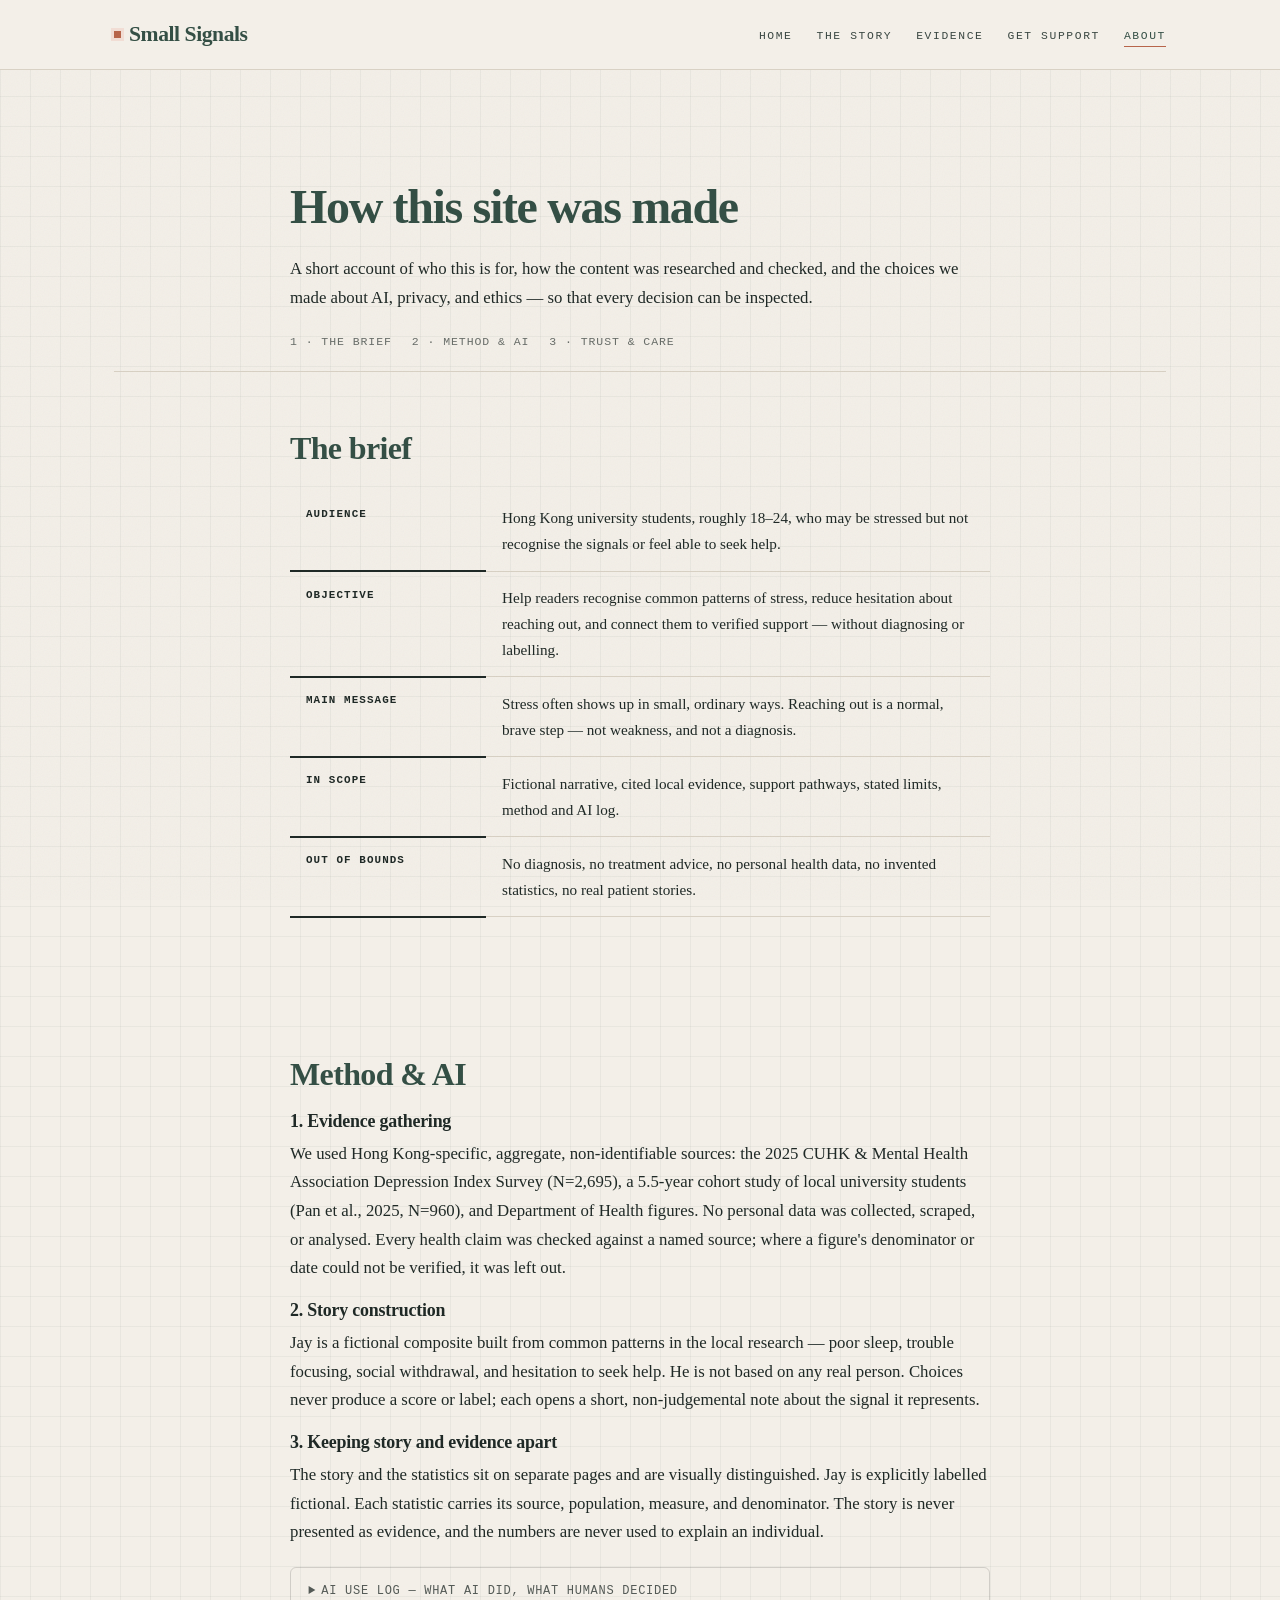
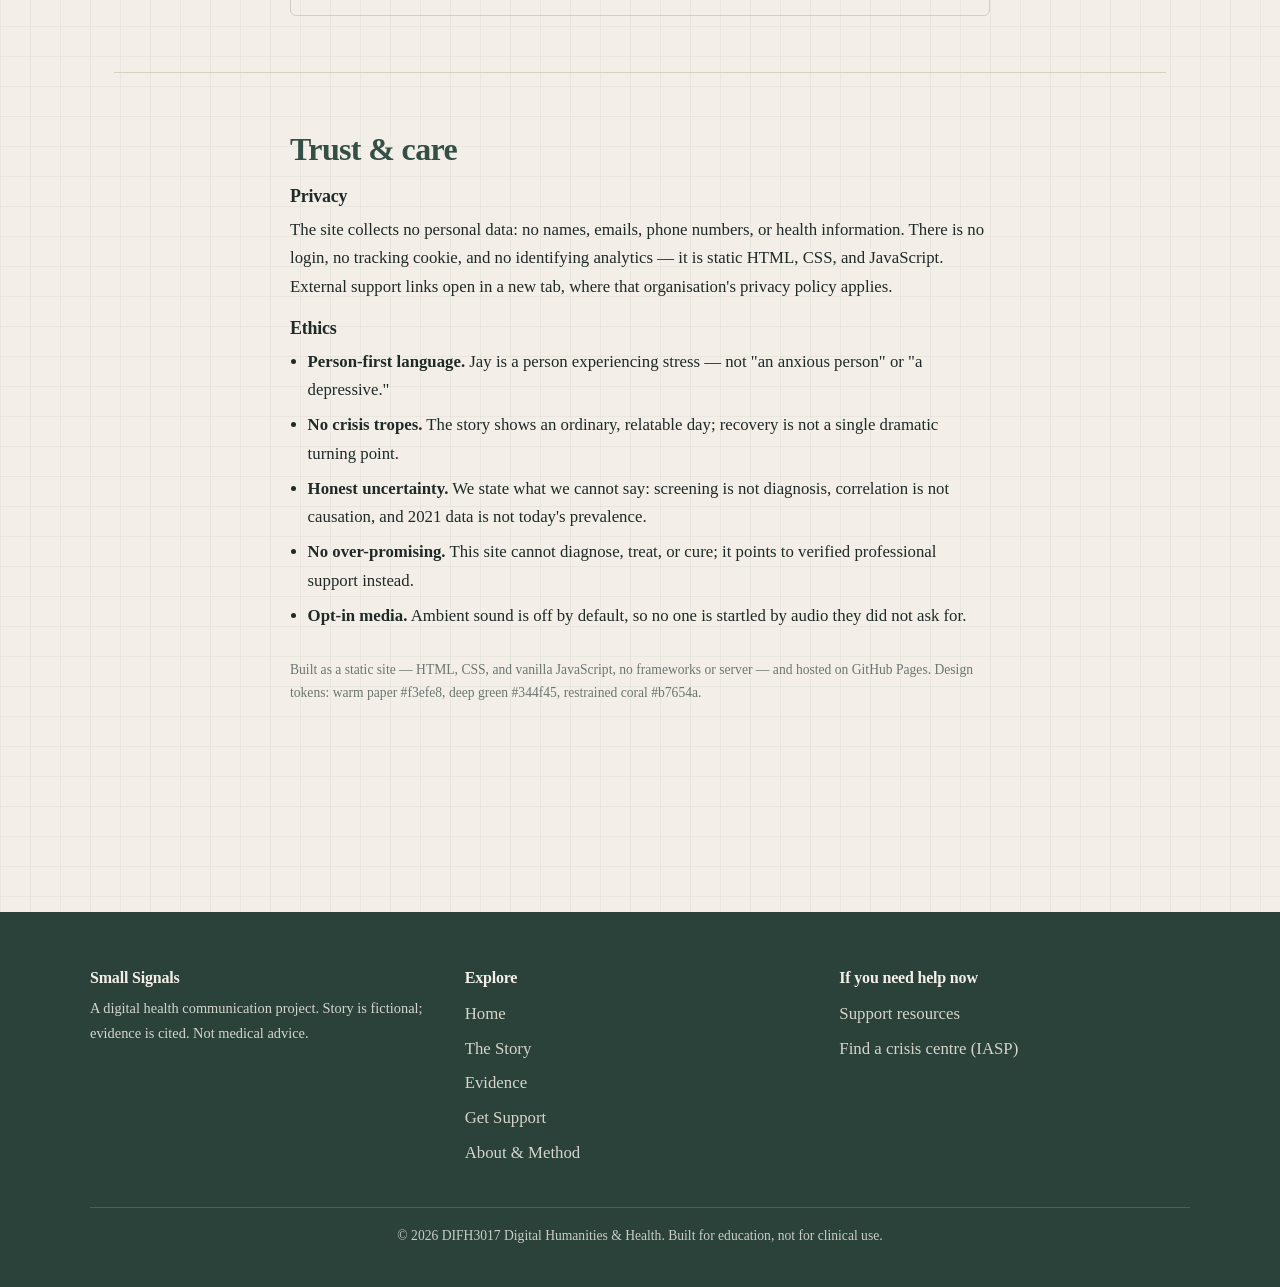
==== commit eb79a620: "Update about.html" ====
--- a/about.html
+++ b/about.html
@@ -6,7 +6,7 @@
     <title>About — Method, AI &amp; Ethics</title>
     <meta
       name="description"
-      content="How this site was made: brief, method, AI use log, privacy, accessibility, and ethical choices."
+      content="How this site was made: brief, method, AI use log, privacy, and ethical choices."
     />
     <link rel="stylesheet" href="style.css" />
     <style>
@@ -91,8 +91,8 @@
           <h1>How this site was made</h1>
           <p>
             A short account of who this is for, how the content was researched
-            and checked, and the choices we made about AI, privacy, and
-            accessibility — so that every decision can be inspected.
+            and checked, and the choices we made about AI, privacy, and ethics —
+            so that every decision can be inspected.
           </p>
           <nav class="about-toc" aria-label="On this page">
             <a href="#brief">1 · The brief</a>
@@ -281,26 +281,6 @@
               <strong>Opt-in media.</strong> Ambient sound is off by default, so
               no one is startled by audio they did not ask for.
             </li>
-          </ul>
-
-          <h3>Accessibility</h3>
-          <ul class="tight-list">
-            <li>Skip-to-content link and semantic landmarks on every page.</li>
-            <li>One H1 per page; logical heading order.</li>
-            <li>Full keyboard operation, with visible coral focus outlines.</li>
-            <li>
-              Colour is never the only cue — text labels accompany every tag and
-              chart.
-            </li>
-            <li>
-              Charts include hidden data tables; illustrations are marked
-              decorative with text alternatives.
-            </li>
-            <li>
-              Respects <code>prefers-reduced-motion</code>; no autoplaying audio
-              or video.
-            </li>
-            <li>Content note on the story page, with a direct route to support.</li>
           </ul>
 
           <p class="footnote">
